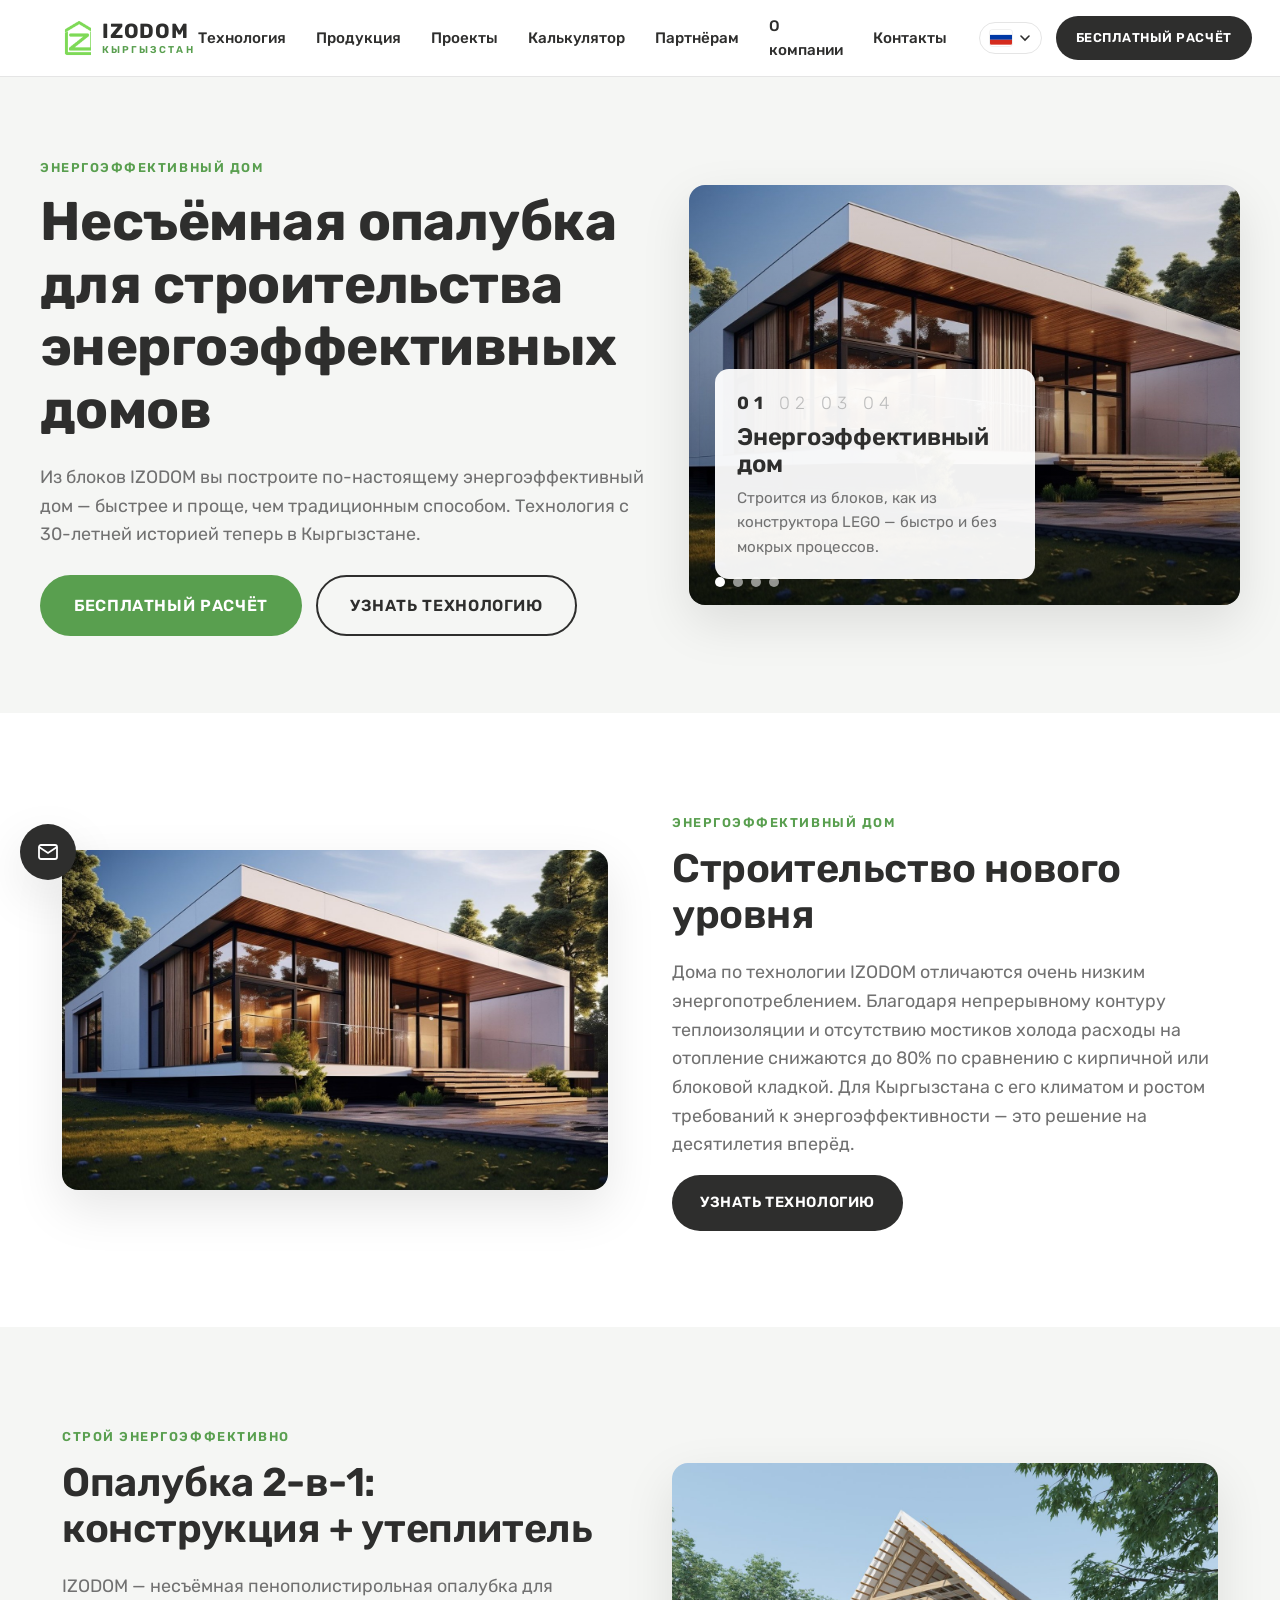
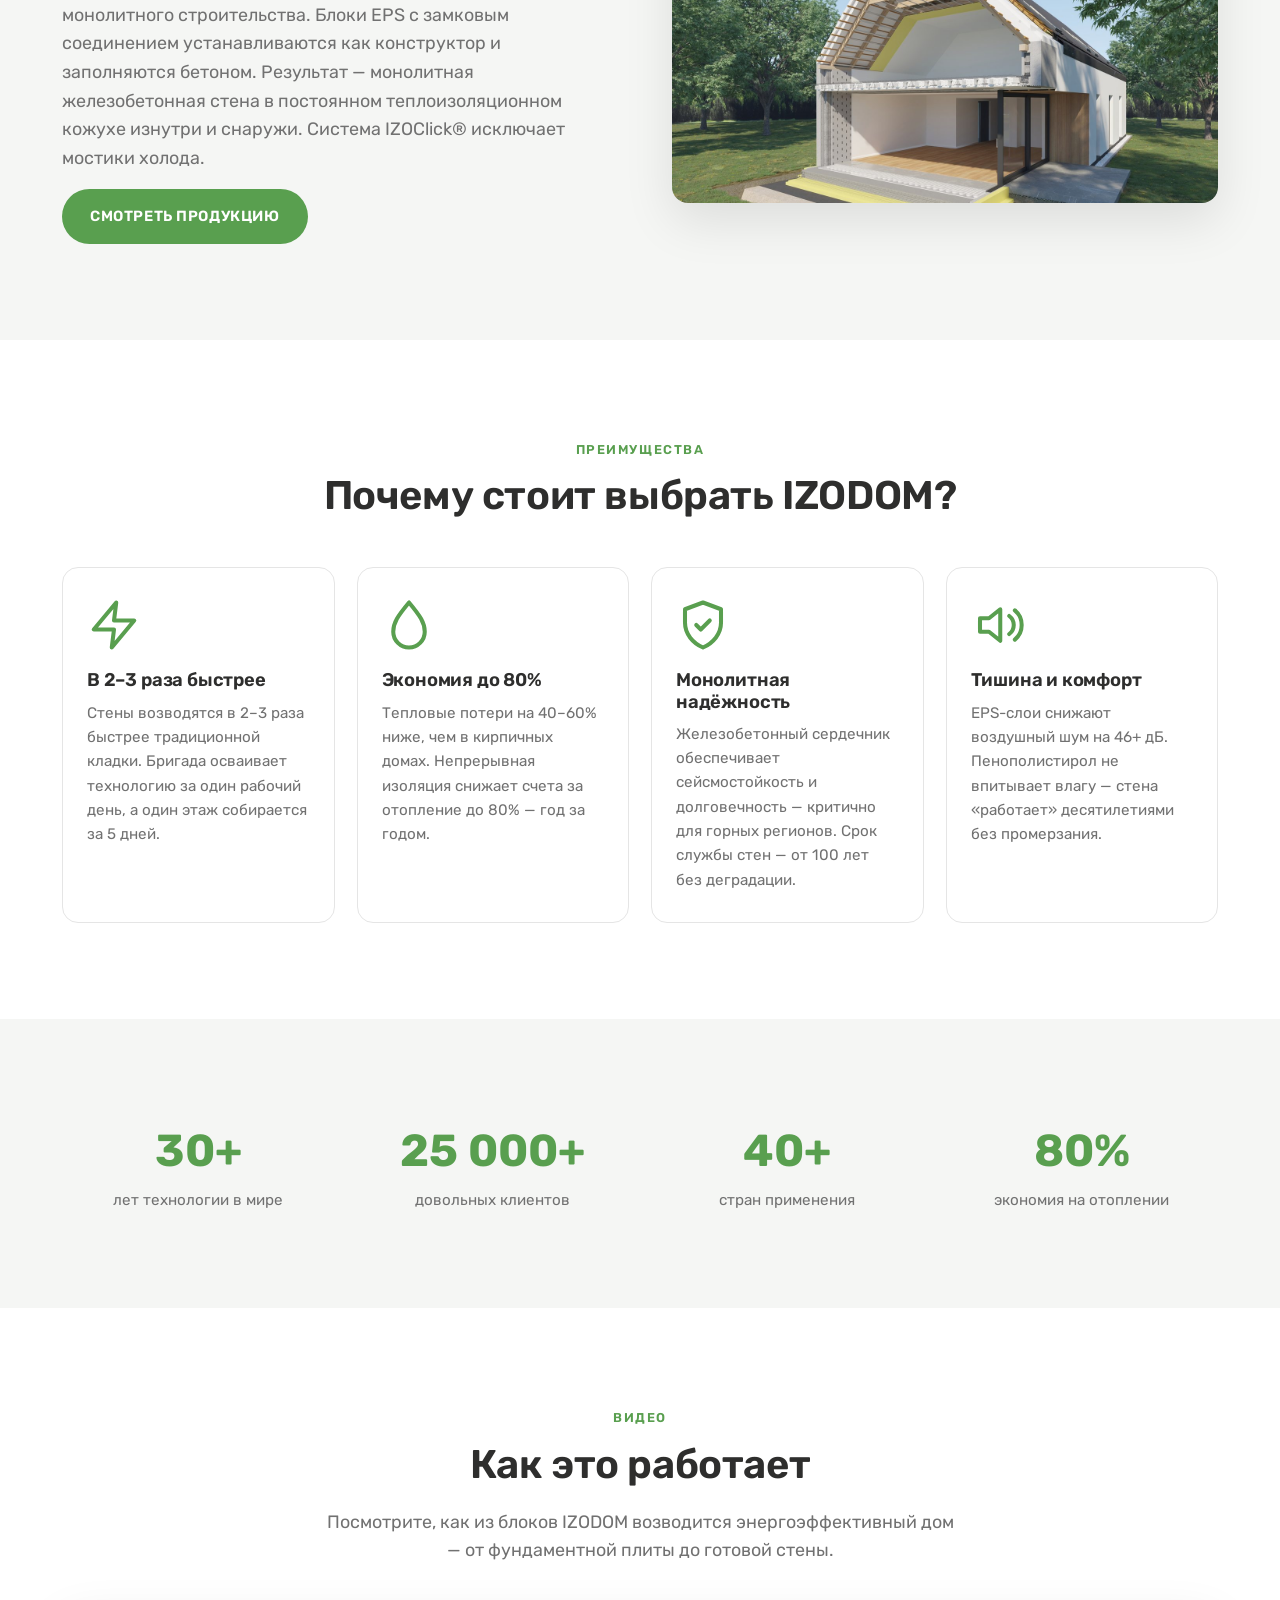
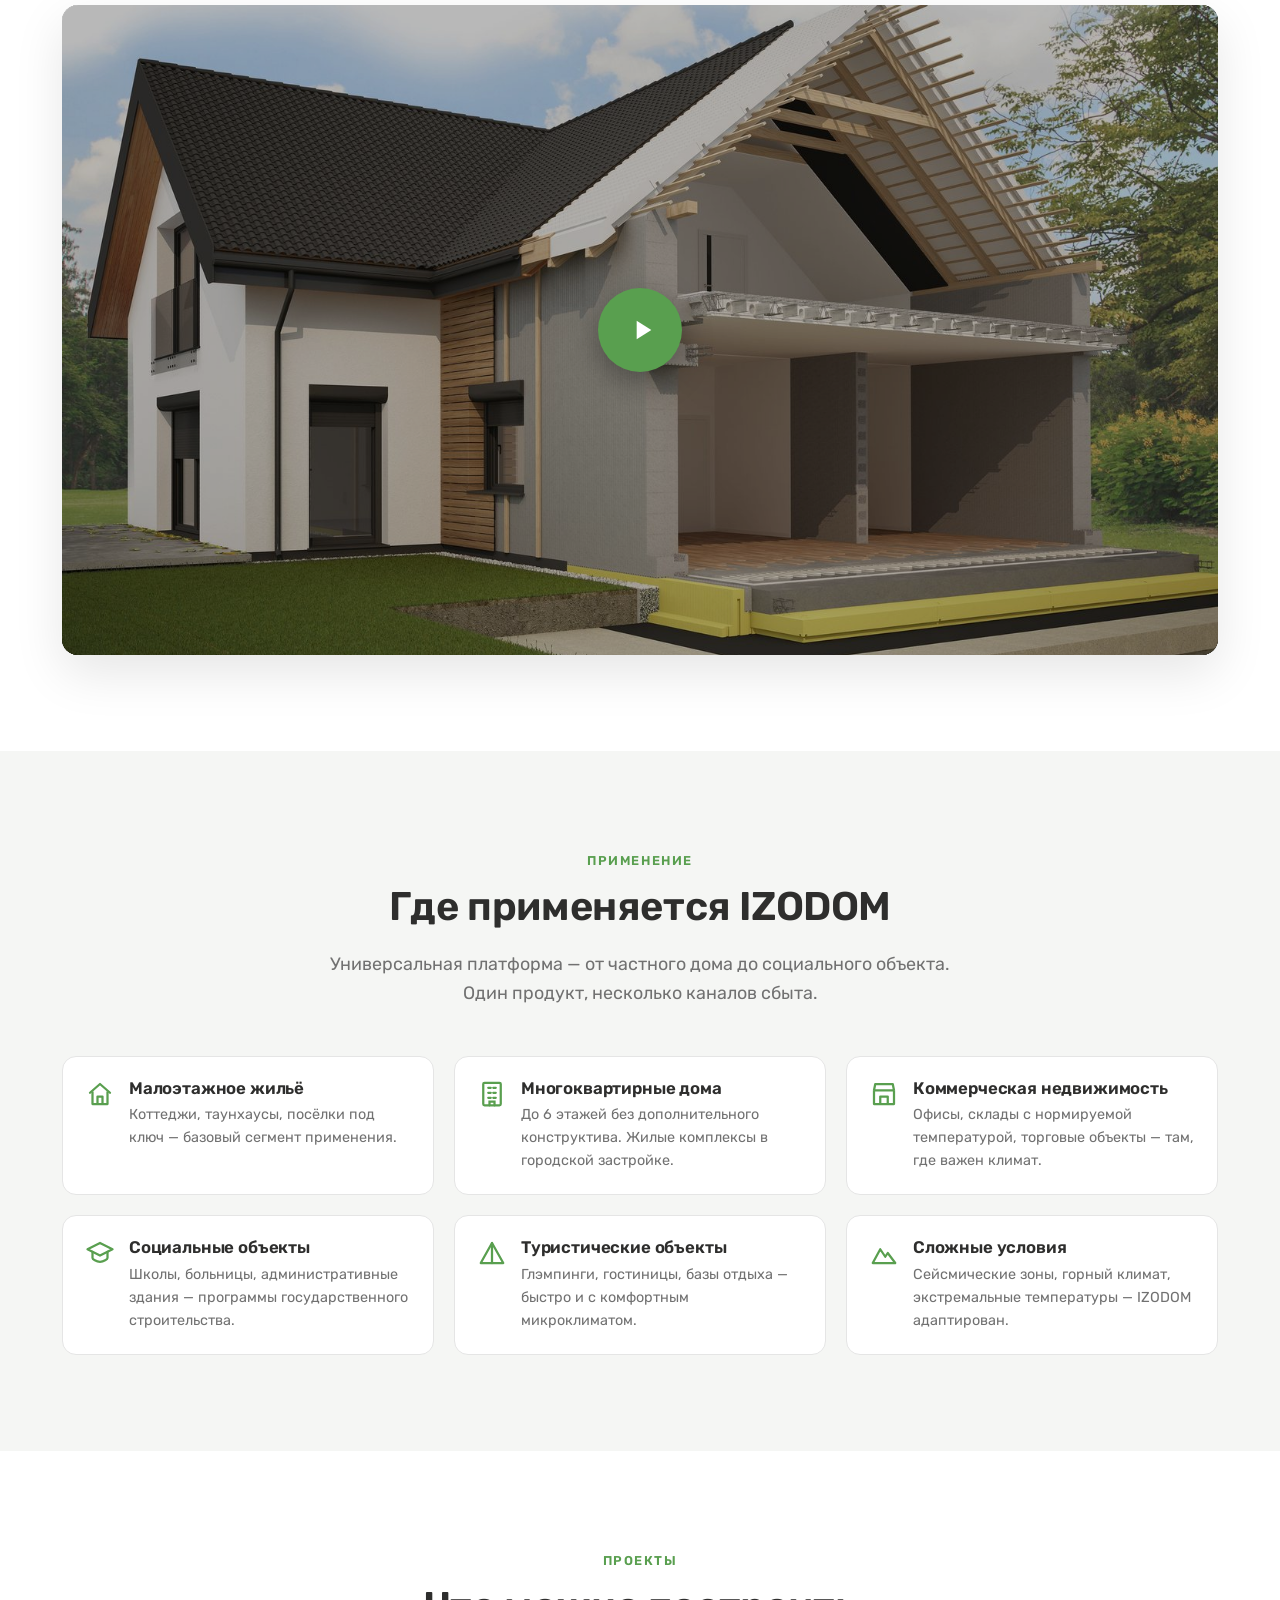
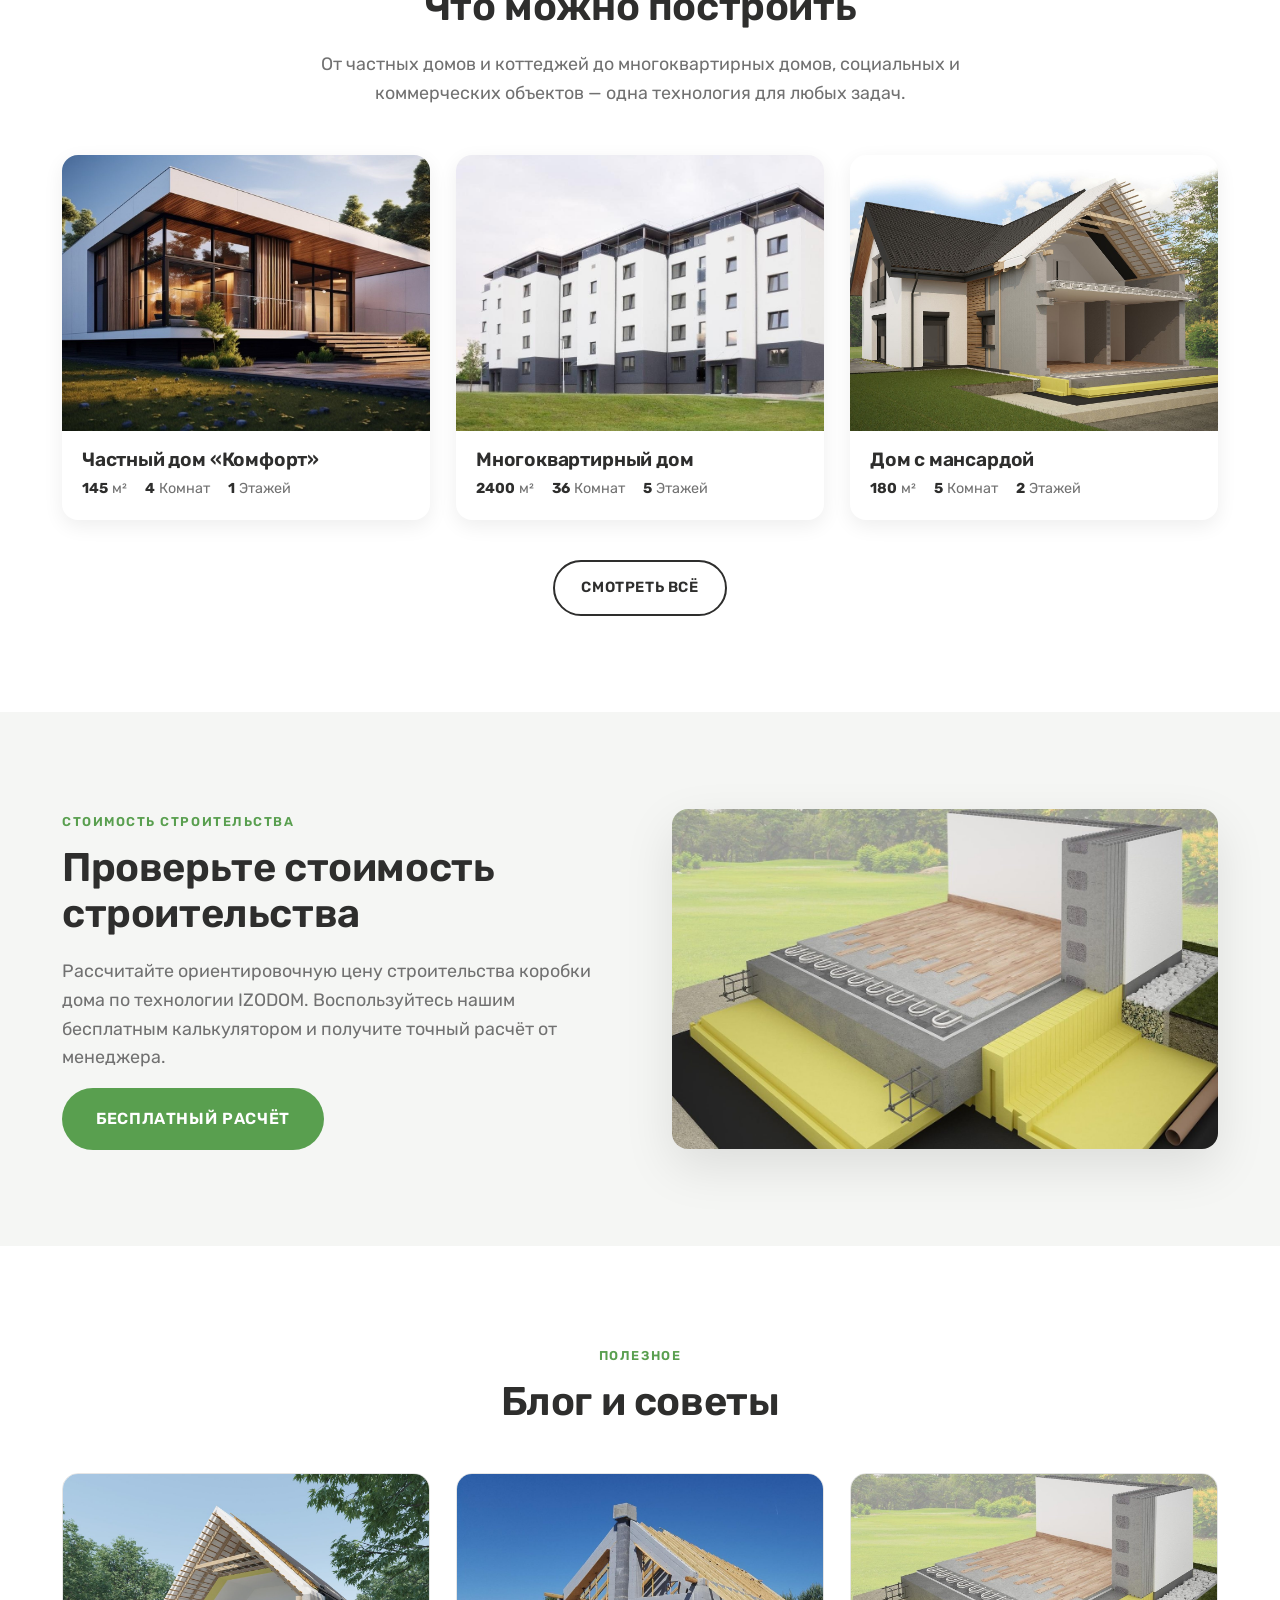
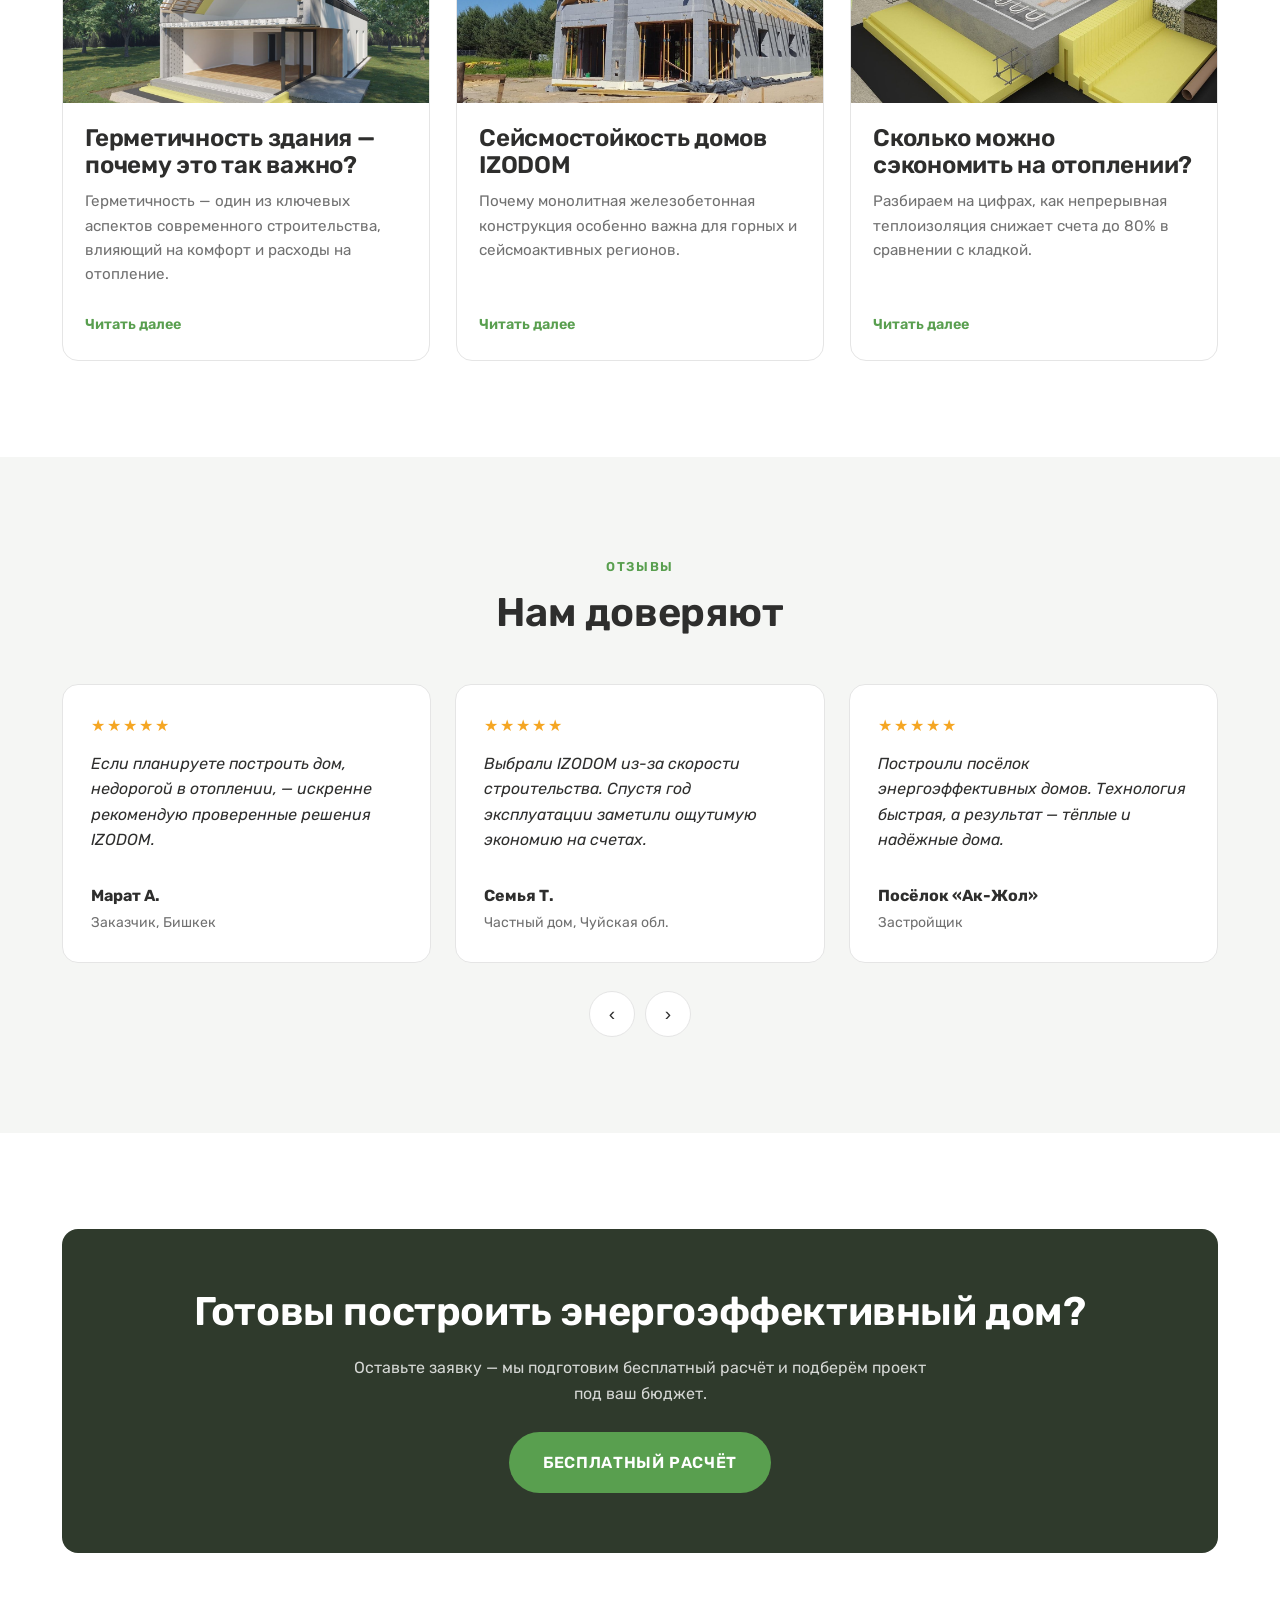
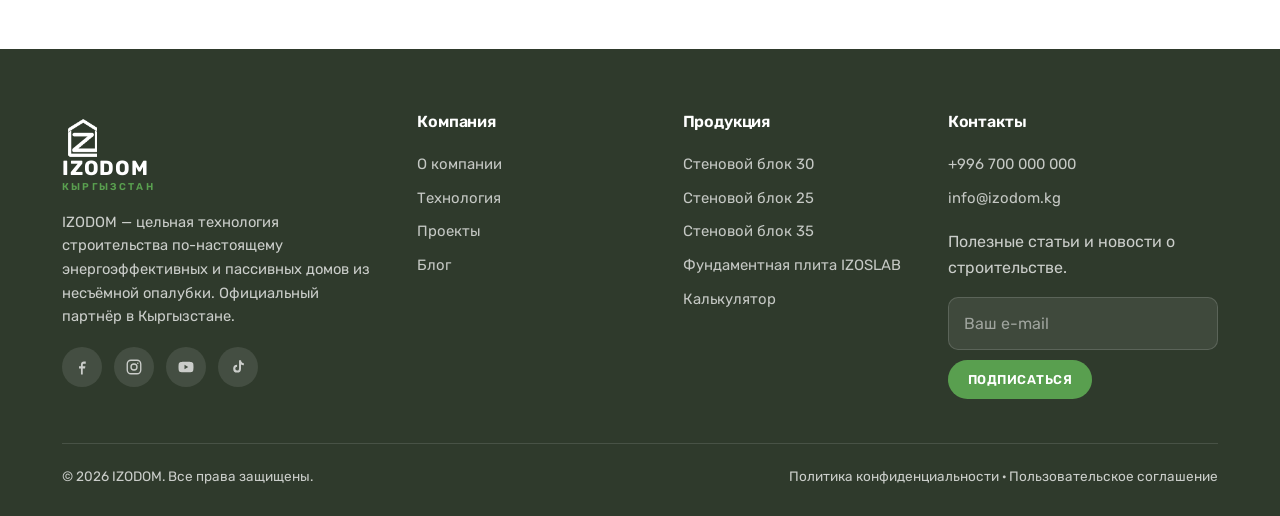
==== index.html @ 523855a0 "Сайт IZODOM Кыргызстан: многостраничный сайт + одностраничная презентация - RU/KG переключение языко" ====
<!DOCTYPE html>
<html lang="ru">
<head>
  <meta charset="UTF-8">
  <meta name="viewport" content="width=device-width, initial-scale=1.0">
  <title>IZODOM Кыргызстан — технология энергоэффективных домов</title>
  <meta name="description" content="IZODOM — несъёмная опалубка для строительства энергоэффективных и пассивных домов. Официальный партнёр в Кыргызстане.">
  <link rel="icon" href="assets/img/favicon.png" type="image/png">
  <link rel="preconnect" href="https://fonts.googleapis.com">
  <link rel="preconnect" href="https://fonts.gstatic.com" crossorigin>
  <link href="https://fonts.googleapis.com/css2?family=Rubik:wght@400;500;600;700&display=swap" rel="stylesheet">
  <link rel="stylesheet" href="css/style.css">
</head>
<body>
  <header id="site-header"></header>

  <main>
    <!-- HERO -->
    <section class="hero">
      <div class="container hero-grid">
        <div class="hero-copy">
          <span class="eyebrow" data-i18n="home.title">Энергоэффективный дом</span>
          <h1 data-i18n="home.heroTag">Несъёмная опалубка для строительства энергоэффективных домов</h1>
          <p class="lead" data-i18n="home.subtitle"></p>
          <div class="hero-cta">
            <a href="kalkulyator.html" class="btn btn--primary btn--lg" data-i18n="common.freeQuote"></a>
            <a href="tehnologiya.html" class="btn btn--ghost btn--lg" data-i18n="common.learnTech"></a>
          </div>
        </div>
        <div class="hero-visual" data-hero-slider>
          <div class="hero-slide active" style="background:linear-gradient(180deg,rgba(0,0,0,.05),rgba(0,0,0,.35)),url('assets/img/hero.jpg') center/cover">
            <div class="hero-slide-card">
              <div class="hero-slide-num"><b>01</b> 02 03 04</div>
              <h3 data-i18n="home.slide1.t"></h3>
              <p data-i18n="home.slide1.d"></p>
            </div>
          </div>
          <div class="hero-slide" style="background:linear-gradient(180deg,rgba(0,0,0,.05),rgba(0,0,0,.35)),url('assets/img/foundation.jpg') center/cover">
            <div class="hero-slide-card">
              <div class="hero-slide-num">01 <b>02</b> 03 04</div>
              <h3 data-i18n="home.slide2.t"></h3>
              <p data-i18n="home.slide2.d"></p>
            </div>
          </div>
          <div class="hero-slide" style="background:linear-gradient(180deg,rgba(0,0,0,.05),rgba(0,0,0,.35)),url('assets/img/house-cutaway.jpg') center/cover">
            <div class="hero-slide-card">
              <div class="hero-slide-num">01 02 <b>03</b> 04</div>
              <h3 data-i18n="home.slide3.t"></h3>
              <p data-i18n="home.slide3.d"></p>
            </div>
          </div>
          <div class="hero-slide" style="background:linear-gradient(180deg,rgba(0,0,0,.05),rgba(0,0,0,.35)),url('assets/img/block-detail.jpg') center/cover">
            <div class="hero-slide-card">
              <div class="hero-slide-num">01 02 03 <b>04</b></div>
              <h3 data-i18n="home.slide4.t"></h3>
              <p data-i18n="home.slide4.d"></p>
            </div>
          </div>
          <div class="hero-dots">
            <button class="active" aria-label="1"></button>
            <button aria-label="2"></button>
            <button aria-label="3"></button>
            <button aria-label="4"></button>
          </div>
        </div>
      </div>
    </section>

    <!-- INTRO -->
    <section class="section">
      <div class="container split reveal">
        <div class="split-media" style="background:url('assets/img/house-modern.jpg') center/cover"></div>
        <div>
          <span class="eyebrow" data-i18n="home.intro.eyebrow"></span>
          <h2 data-i18n="home.intro.title"></h2>
          <p class="lead" data-i18n="home.intro.text"></p>
          <a href="tehnologiya.html" class="btn btn--dark" data-i18n="common.learnTech"></a>
        </div>
      </div>
    </section>

    <!-- TECH -->
    <section class="section section--soft">
      <div class="container split split--reverse reveal">
        <div class="split-media" style="background:url('assets/img/tech-cutaway.jpg') center/cover"></div>
        <div>
          <span class="eyebrow" data-i18n="home.tech.eyebrow"></span>
          <h2 data-i18n="home.tech.title"></h2>
          <p class="lead" data-i18n="home.tech.text"></p>
          <a href="katalog.html" class="btn btn--primary" data-i18n="common.seeProducts"></a>
        </div>
      </div>
    </section>

    <!-- BENEFITS -->
    <section class="section">
      <div class="container">
        <div class="text-center reveal" style="max-width:640px;margin:0 auto 48px">
          <span class="eyebrow" data-i18n="home.ben.eyebrow"></span>
          <h2 data-i18n="home.ben.title"></h2>
        </div>
        <div class="benefits reveal">
          <div class="benefit"><div class="benefit-icon" data-icon="speed"></div><h3 data-i18n="home.ben1.t"></h3><p data-i18n="home.ben1.d"></p></div>
          <div class="benefit"><div class="benefit-icon" data-icon="save"></div><h3 data-i18n="home.ben2.t"></h3><p data-i18n="home.ben2.d"></p></div>
          <div class="benefit"><div class="benefit-icon" data-icon="shield"></div><h3 data-i18n="home.ben3.t"></h3><p data-i18n="home.ben3.d"></p></div>
          <div class="benefit"><div class="benefit-icon" data-icon="sound"></div><h3 data-i18n="home.ben4.t"></h3><p data-i18n="home.ben4.d"></p></div>
        </div>
      </div>
    </section>

    <!-- STATS -->
    <section class="section section--soft">
      <div class="container stats reveal">
        <div class="stat"><b>30+</b><span data-i18n="home.stat1"></span></div>
        <div class="stat"><b>25 000+</b><span data-i18n="home.stat2"></span></div>
        <div class="stat"><b>40+</b><span data-i18n="home.stat3"></span></div>
        <div class="stat"><b>80%</b><span data-i18n="home.stat4"></span></div>
      </div>
    </section>

    <!-- VIDEO -->
    <section class="section">
      <div class="container">
        <div class="text-center reveal" style="max-width:640px;margin:0 auto 40px">
          <span class="eyebrow" data-i18n="home.video.eyebrow"></span>
          <h2 data-i18n="home.video.title"></h2>
          <p class="lead mx-auto" data-i18n="home.video.text"></p>
        </div>
        <div class="video-wrap reveal" data-video>
          <video preload="none" controls playsinline poster="assets/img/house-cutaway.jpg" src="assets/video/izodom.mp4"></video>
          <div class="video-poster" data-video-poster style="background-image:url('assets/img/house-cutaway.jpg')">
            <div class="video-play"><svg viewBox="0 0 24 24" fill="currentColor"><path d="M8 5v14l11-7z"/></svg></div>
          </div>
        </div>
      </div>
    </section>

    <!-- APPLICATIONS -->
    <section class="section section--soft">
      <div class="container">
        <div class="text-center reveal" style="max-width:640px;margin:0 auto 48px">
          <span class="eyebrow" data-i18n="apps.eyebrow"></span>
          <h2 data-i18n="apps.title"></h2>
          <p class="lead mx-auto" data-i18n="apps.text"></p>
        </div>
        <div class="apps reveal">
          <div class="app"><span data-icon="home"></span><div><h3 data-i18n="app1.t"></h3><p data-i18n="app1.d"></p></div></div>
          <div class="app"><span data-icon="building"></span><div><h3 data-i18n="app2.t"></h3><p data-i18n="app2.d"></p></div></div>
          <div class="app"><span data-icon="store"></span><div><h3 data-i18n="app3.t"></h3><p data-i18n="app3.d"></p></div></div>
          <div class="app"><span data-icon="school"></span><div><h3 data-i18n="app4.t"></h3><p data-i18n="app4.d"></p></div></div>
          <div class="app"><span data-icon="tent"></span><div><h3 data-i18n="app5.t"></h3><p data-i18n="app5.d"></p></div></div>
          <div class="app"><span data-icon="mountain"></span><div><h3 data-i18n="app6.t"></h3><p data-i18n="app6.d"></p></div></div>
        </div>
      </div>
    </section>

    <!-- PROJECTS -->
    <section class="section">
      <div class="container">
        <div class="text-center reveal" style="max-width:640px;margin:0 auto 48px">
          <span class="eyebrow" data-i18n="home.proj.eyebrow"></span>
          <h2 data-i18n="home.proj.title"></h2>
          <p class="lead mx-auto" data-i18n="home.proj.text"></p>
        </div>
        <div class="projects reveal">
          <div class="project"><div class="project-media" style="background:url('assets/img/house-modern.jpg') center/cover"></div>
            <div class="project-info"><h3 data-i18n="proj.p1.t"></h3><div class="project-specs"><span><b>145</b> м²</span><span><b>4</b> <span data-i18n="proj.spec.rooms"></span></span><span><b>1</b> <span data-i18n="proj.spec.floors"></span></span></div></div></div>
          <div class="project"><div class="project-media" style="background:url('assets/img/apartments.jpg') center/cover"></div>
            <div class="project-info"><h3 data-i18n="proj.p4.t"></h3><div class="project-specs"><span><b>2400</b> м²</span><span><b>36</b> <span data-i18n="proj.spec.rooms"></span></span><span><b>5</b> <span data-i18n="proj.spec.floors"></span></span></div></div></div>
          <div class="project"><div class="project-media" style="background:url('assets/img/house-cutaway.jpg') center/cover"></div>
            <div class="project-info"><h3 data-i18n="proj.p3.t"></h3><div class="project-specs"><span><b>180</b> м²</span><span><b>5</b> <span data-i18n="proj.spec.rooms"></span></span><span><b>2</b> <span data-i18n="proj.spec.floors"></span></span></div></div></div>
        </div>
        <div class="text-center" style="margin-top:40px">
          <a href="proekty.html" class="btn btn--ghost" data-i18n="common.viewAll"></a>
        </div>
      </div>
    </section>

    <!-- CALC CTA -->
    <section class="section section--soft">
      <div class="container split reveal">
        <div>
          <span class="eyebrow" data-i18n="home.calc.eyebrow"></span>
          <h2 data-i18n="home.calc.title"></h2>
          <p class="lead" data-i18n="home.calc.text"></p>
          <a href="kalkulyator.html" class="btn btn--primary btn--lg" data-i18n="home.calc.cta"></a>
        </div>
        <div class="split-media" style="background:url('assets/img/foundation.jpg') center/cover"></div>
      </div>
    </section>

    <!-- BLOG -->
    <section class="section">
      <div class="container">
        <div class="text-center reveal" style="max-width:640px;margin:0 auto 48px">
          <span class="eyebrow" data-i18n="home.blog.eyebrow"></span>
          <h2 data-i18n="home.blog.title"></h2>
        </div>
        <div class="cards reveal">
          <a class="card" href="blog.html"><div class="card-media" style="background:url('assets/img/wall-cutaway.jpg') center/cover"></div>
            <div class="card-body"><h3 data-i18n="home.blog1.t"></h3><p data-i18n="home.blog1.d"></p><span class="card-link" data-i18n="common.readMore"></span></div></a>
          <a class="card" href="blog.html"><div class="card-media" style="background:url('assets/img/construction.jpg') center/cover"></div>
            <div class="card-body"><h3 data-i18n="home.blog2.t"></h3><p data-i18n="home.blog2.d"></p><span class="card-link" data-i18n="common.readMore"></span></div></a>
          <a class="card" href="blog.html"><div class="card-media" style="background:url('assets/img/foundation.jpg') center/cover"></div>
            <div class="card-body"><h3 data-i18n="home.blog3.t"></h3><p data-i18n="home.blog3.d"></p><span class="card-link" data-i18n="common.readMore"></span></div></a>
        </div>
      </div>
    </section>

    <!-- TESTIMONIALS -->
    <section class="section section--soft">
      <div class="container">
        <div class="text-center reveal" style="max-width:640px;margin:0 auto 48px">
          <span class="eyebrow" data-i18n="home.ref.eyebrow"></span>
          <h2 data-i18n="home.ref.title"></h2>
        </div>
        <div class="testimonials reveal" data-testi>
          <div class="testi-track">
            <div class="testi"><div class="testi-stars">★★★★★</div><p data-i18n="home.ref1.txt"></p><div class="testi-author"><b data-i18n="home.ref1.a"></b><span data-i18n="home.ref1.r"></span></div></div>
            <div class="testi"><div class="testi-stars">★★★★★</div><p data-i18n="home.ref2.txt"></p><div class="testi-author"><b data-i18n="home.ref2.a"></b><span data-i18n="home.ref2.r"></span></div></div>
            <div class="testi"><div class="testi-stars">★★★★★</div><p data-i18n="home.ref3.txt"></p><div class="testi-author"><b data-i18n="home.ref3.a"></b><span data-i18n="home.ref3.r"></span></div></div>
            <div class="testi"><div class="testi-stars">★★★★★</div><p data-i18n="home.ref4.txt"></p><div class="testi-author"><b data-i18n="home.ref4.a"></b><span data-i18n="home.ref4.r"></span></div></div>
          </div>
          <div class="slider-nav">
            <button data-prev aria-label="prev">‹</button>
            <button data-next aria-label="next">›</button>
          </div>
        </div>
      </div>
    </section>

    <!-- CTA BAND -->
    <section class="section">
      <div class="container">
        <div class="cta-band reveal">
          <h2 data-i18n="cta.title"></h2>
          <p data-i18n="cta.text"></p>
          <a href="kontakty.html" class="btn btn--primary btn--lg" data-i18n="common.freeQuote"></a>
        </div>
      </div>
    </section>
  </main>

  <footer id="site-footer"></footer>

  <script src="js/i18n.js"></script>
  <script src="js/main.js"></script>
</body>
</html>
---- css/style.css ----
/* ==========================================================================
   IZODOM — стили сайта
   Дизайн: акцент #599F4F, текст #2E2E2D, шрифт Rubik
   ========================================================================== */

:root {
  --green: #599F4F;
  --green-dark: #4a8642;
  --green-light: #eef5ec;
  --ink: #2e2e2d;
  --gray: #717171;
  --line: #e5e5e5;
  --bg-soft: #f5f6f4;
  --dark: #2f3a2c;
  --white: #ffffff;
  --radius: 16px;
  --shadow: 0 18px 50px rgba(0, 0, 0, 0.10);
  --shadow-sm: 0 6px 20px rgba(0, 0, 0, 0.07);
  --maxw: 1200px;
  --header-h: 76px;
}

* { box-sizing: border-box; }

html { scroll-behavior: smooth; }

body {
  margin: 0;
  font-family: "Rubik", -apple-system, "Segoe UI", Roboto, Arial, sans-serif;
  color: var(--ink);
  background: var(--white);
  line-height: 1.6;
  -webkit-font-smoothing: antialiased;
}

img { max-width: 100%; display: block; }
a { color: inherit; text-decoration: none; }

h1, h2, h3, h4 { line-height: 1.15; margin: 0 0 .5em; font-weight: 600; letter-spacing: -0.01em; }
h1 { font-size: clamp(2rem, 5vw, 3.4rem); font-weight: 700; }
h2 { font-size: clamp(1.6rem, 3.5vw, 2.5rem); }
h3 { font-size: clamp(1.15rem, 2vw, 1.5rem); }
p { margin: 0 0 1rem; }

.container { max-width: var(--maxw); margin: 0 auto; padding: 0 22px; }
.section { padding: clamp(48px, 8vw, 96px) 0; }
.section--soft { background: var(--bg-soft); }
.eyebrow {
  display: inline-block; color: var(--green); font-weight: 600;
  text-transform: uppercase; letter-spacing: .12em; font-size: .8rem; margin-bottom: .8rem;
}
.lead { font-size: 1.12rem; color: var(--gray); max-width: 60ch; }
.text-center { text-align: center; }
.mx-auto { margin-left: auto; margin-right: auto; }

/* ---------- Buttons ---------- */
.btn {
  display: inline-flex; align-items: center; gap: .5rem; cursor: pointer;
  font-family: inherit; font-weight: 600; font-size: .92rem; letter-spacing: .04em;
  text-transform: uppercase; padding: 14px 26px; border-radius: 999px;
  border: 2px solid transparent; transition: .2s ease; white-space: nowrap;
}
.btn--primary { background: var(--green); color: #fff; }
.btn--primary:hover { background: var(--green-dark); transform: translateY(-2px); }
.btn--dark { background: var(--ink); color: #fff; }
.btn--dark:hover { background: #000; transform: translateY(-2px); }
.btn--ghost { background: transparent; color: var(--ink); border-color: var(--ink); }
.btn--ghost:hover { background: var(--ink); color: #fff; }
.btn--ghost-light { background: transparent; color: #fff; border-color: rgba(255,255,255,.6); }
.btn--ghost-light:hover { background: #fff; color: var(--ink); }
.btn--lg { padding: 16px 32px; font-size: 1rem; }
.btn--sm { padding: 10px 18px; font-size: .8rem; }

/* ---------- Header ---------- */
.site-header {
  position: sticky; top: 0; z-index: 100; background: rgba(255,255,255,.96);
  backdrop-filter: blur(8px); border-bottom: 1px solid var(--line);
}
.header-inner {
  height: var(--header-h); display: flex; align-items: center; justify-content: space-between; gap: 20px;
}
.logo { display: flex; align-items: center; gap: 11px; }
.logo-mark { width: 40px; height: 40px; object-fit: contain; }
.logo-text { display: flex; flex-direction: column; line-height: 1; }
.logo-text b { font-weight: 700; font-size: 1.28rem; letter-spacing: .04em; color: var(--ink); }
.logo-text i { font-style: normal; font-size: .62rem; letter-spacing: .22em; text-transform: uppercase; color: var(--green); margin-top: 3px; font-weight: 600; }
.logo--light .logo-text b { color: #fff; }
.logo--light .logo-text i { color: var(--green); }

.main-nav { display: flex; align-items: center; gap: 6px; }
.main-nav a {
  padding: 8px 12px; font-size: .95rem; font-weight: 500; border-radius: 8px; color: var(--ink);
  transition: .15s;
}
.main-nav a:hover { color: var(--green); }
.main-nav a.active { color: var(--green); }

.header-actions { display: flex; align-items: center; gap: 14px; }

/* language switcher */
.lang-switch { position: relative; }
.lang-current {
  display: flex; align-items: center; gap: 7px; cursor: pointer; padding: 7px 10px;
  border: 1px solid var(--line); border-radius: 999px; background: #fff; font-weight: 600; font-size: .85rem;
}
.lang-current .flag { width: 22px; height: 16px; border-radius: 3px; overflow: hidden; box-shadow: 0 0 0 1px rgba(0,0,0,.06); }
.lang-caret { transition: .2s; }
.lang-switch.open .lang-caret { transform: rotate(180deg); }
.lang-menu {
  position: absolute; top: calc(100% + 8px); right: 0; background: #fff; border: 1px solid var(--line);
  border-radius: 12px; box-shadow: var(--shadow-sm); min-width: 170px; padding: 6px; display: none; overflow: hidden;
}
.lang-switch.open .lang-menu { display: block; }
.lang-menu button {
  width: 100%; display: flex; align-items: center; gap: 9px; background: none; border: 0; cursor: pointer;
  font: inherit; font-size: .9rem; padding: 9px 10px; border-radius: 8px; color: var(--ink); text-align: left;
}
.lang-menu button:hover { background: var(--green-light); }
.lang-menu button.active { color: var(--green); font-weight: 600; }
.lang-menu .flag { width: 22px; height: 16px; border-radius: 3px; }

.nav-toggle { display: none; background: none; border: 0; cursor: pointer; width: 40px; height: 40px; padding: 8px; }
.nav-toggle span { display: block; height: 2px; background: var(--ink); margin: 5px 0; transition: .25s; }
.nav-toggle.open span:nth-child(1) { transform: translateY(7px) rotate(45deg); }
.nav-toggle.open span:nth-child(2) { opacity: 0; }
.nav-toggle.open span:nth-child(3) { transform: translateY(-7px) rotate(-45deg); }

/* ---------- Hero ---------- */
.hero { position: relative; background: var(--bg-soft); overflow: hidden; }
.hero-grid { display: grid; grid-template-columns: 1.05fr .95fr; gap: 40px; align-items: center; padding: clamp(40px,6vw,80px) 0; }
.hero-copy h1 { margin-bottom: .4em; }
.hero-copy .lead { margin-bottom: 1.6rem; }
.hero-cta { display: flex; flex-wrap: wrap; gap: 14px; }
.hero-visual { position: relative; min-height: 420px; border-radius: var(--radius); overflow: hidden; box-shadow: var(--shadow); }
.hero-slide {
  position: absolute; inset: 0; opacity: 0; transition: opacity .8s ease; display: flex;
  align-items: flex-end; padding: 26px; color: #fff;
}
.hero-slide.active { opacity: 1; }
.hero-slide-card {
  background: rgba(255,255,255,.94); color: var(--ink); border-radius: 14px; padding: 20px 22px;
  max-width: 320px; box-shadow: var(--shadow-sm);
}
.hero-slide-num { font-weight: 300; color: #bcbcbc; letter-spacing: .3em; font-size: 1.1rem; margin-bottom: .4rem; }
.hero-slide-num b { color: var(--ink); font-weight: 700; }
.hero-slide-card h3 { margin-bottom: .3em; }
.hero-slide-card p { margin: 0; font-size: .95rem; color: var(--gray); }
.hero-dots { position: absolute; bottom: 18px; left: 26px; display: flex; gap: 8px; z-index: 3; }
.hero-dots button { width: 10px; height: 10px; border-radius: 50%; border: 0; background: rgba(255,255,255,.55); cursor: pointer; padding: 0; }
.hero-dots button.active { background: #fff; }

/* ---------- Split blocks ---------- */
.split { display: grid; grid-template-columns: 1fr 1fr; gap: clamp(30px,5vw,64px); align-items: center; }
.split--reverse .split-media { order: 2; }
.split-media { border-radius: var(--radius); overflow: hidden; box-shadow: var(--shadow); min-height: 340px; }

/* ---------- Benefits ---------- */
.benefits { display: grid; grid-template-columns: repeat(4, 1fr); gap: 22px; }
.benefit {
  background: #fff; border: 1px solid var(--line); border-radius: var(--radius); padding: 30px 24px;
  transition: .2s;
}
.benefit:hover { transform: translateY(-6px); box-shadow: var(--shadow); border-color: transparent; }
.benefit-icon { width: 54px; height: 54px; margin-bottom: 18px; color: var(--green); }
.benefit h3 { font-size: 1.15rem; }
.benefit p { color: var(--gray); font-size: .95rem; margin: 0; }

/* ---------- Stats ---------- */
.stats { display: grid; grid-template-columns: repeat(4,1fr); gap: 22px; text-align: center; }
.stat b { display: block; font-size: clamp(2rem,4vw,2.8rem); font-weight: 700; color: var(--green); }
.stat span { color: var(--gray); font-size: .95rem; }

/* ---------- Cards / catalog ---------- */
.cards { display: grid; grid-template-columns: repeat(3,1fr); gap: 26px; }
.card {
  background: #fff; border: 1px solid var(--line); border-radius: var(--radius); overflow: hidden;
  display: flex; flex-direction: column; transition: .2s;
}
.card:hover { transform: translateY(-6px); box-shadow: var(--shadow); }
.card-media { aspect-ratio: 16/10; }
.card-body { padding: 22px 22px 24px; display: flex; flex-direction: column; flex: 1; }
.card-body h3 { margin-bottom: .4em; }
.card-body p { color: var(--gray); font-size: .95rem; flex: 1; }
.card-link { color: var(--green); font-weight: 600; font-size: .9rem; margin-top: 10px; display: inline-flex; gap: 6px; }
.card-tag { font-size: .78rem; text-transform: uppercase; letter-spacing: .1em; color: var(--green); font-weight: 600; margin-bottom: 6px; }

/* projects grid */
.projects { display: grid; grid-template-columns: repeat(3,1fr); gap: 26px; }
.project { border-radius: var(--radius); overflow: hidden; position: relative; box-shadow: var(--shadow-sm); background:#fff; }
.project-media { aspect-ratio: 4/3; }
.project-info { padding: 18px 20px 20px; }
.project-info h3 { font-size: 1.2rem; margin-bottom: .3em; }
.project-specs { display: flex; gap: 18px; color: var(--gray); font-size: .9rem; flex-wrap: wrap; margin-top: 6px; }
.project-specs span b { color: var(--ink); }

/* ---------- Testimonials ---------- */
.testimonials { position: relative; }
.testi-track { display: flex; gap: 24px; overflow: hidden; }
.testi {
  min-width: calc(33.333% - 16px); background: #fff; border: 1px solid var(--line); border-radius: var(--radius);
  padding: 28px; display: flex; flex-direction: column;
}
.testi p { font-style: italic; color: var(--ink); }
.testi-author { margin-top: auto; padding-top: 14px; }
.testi-author b { display: block; }
.testi-author span { color: var(--gray); font-size: .88rem; }
.testi-stars { color: #f5a623; margin-bottom: 12px; letter-spacing: 2px; }
.slider-nav { display: flex; gap: 10px; justify-content: center; margin-top: 28px; }
.slider-nav button {
  width: 46px; height: 46px; border-radius: 50%; border: 1px solid var(--line); background: #fff; cursor: pointer;
  font-size: 1.2rem; color: var(--ink); transition: .15s; display: grid; place-items: center;
}
.slider-nav button:hover { background: var(--green); color: #fff; border-color: var(--green); }

/* ---------- CTA band ---------- */
.cta-band { background: var(--dark); color: #fff; border-radius: var(--radius); padding: clamp(36px,5vw,60px); text-align:center; }
.cta-band h2 { color: #fff; }
.cta-band p { color: rgba(255,255,255,.8); max-width: 60ch; margin: 0 auto 1.6rem; }

/* ---------- Calculator ---------- */
.calc { display: grid; grid-template-columns: 1.1fr .9fr; gap: 40px; align-items: start; }
.calc-form { background:#fff; border:1px solid var(--line); border-radius: var(--radius); padding: 30px; box-shadow: var(--shadow-sm); }
.field { margin-bottom: 22px; }
.field label { display: block; font-weight: 600; margin-bottom: 8px; font-size: .95rem; }
.field .range-val { color: var(--green); font-weight: 700; }
input[type="range"] { width: 100%; accent-color: var(--green); }
.seg { display: flex; gap: 10px; flex-wrap: wrap; }
.seg button {
  flex: 1; min-width: 90px; padding: 12px; border: 1px solid var(--line); background:#fff; border-radius: 10px;
  cursor: pointer; font: inherit; font-size: .9rem; transition: .15s;
}
.seg button.active { border-color: var(--green); background: var(--green-light); color: var(--green-dark); font-weight: 600; }
.calc-result { background: var(--dark); color:#fff; border-radius: var(--radius); padding: 32px; position: sticky; top: 96px; }
.calc-result h3 { color:#fff; }
.calc-row { display:flex; justify-content: space-between; padding: 12px 0; border-bottom: 1px solid rgba(255,255,255,.12); }
.calc-row:last-of-type { border-bottom: 0; }
.calc-row span { color: rgba(255,255,255,.75); }
.calc-total { font-size: 2rem; font-weight: 700; color: var(--green); }
.calc-note { font-size: .82rem; color: rgba(255,255,255,.6); margin-top: 14px; }

/* ---------- Forms ---------- */
.form-grid { display: grid; grid-template-columns: 1fr 1fr; gap: 18px; }
input, textarea, select {
  width: 100%; padding: 13px 15px; border: 1px solid var(--line); border-radius: 10px; font: inherit;
  background:#fff; color: var(--ink);
}
input:focus, textarea:focus, select:focus { outline: 2px solid var(--green); border-color: transparent; }
textarea { min-height: 130px; resize: vertical; }
.form-note { font-size: .8rem; color: var(--gray); }
.form-msg { padding: 14px 16px; border-radius: 10px; background: var(--green-light); color: var(--green-dark); font-weight: 500; margin-top: 8px; display: none; }
.form-msg.show { display: block; }

/* ---------- Page hero ---------- */
.page-hero { background: var(--green-light); padding: clamp(48px,7vw,96px) 0 clamp(40px,6vw,72px); }
.page-hero .eyebrow { color: var(--green-dark); }
.breadcrumbs { color: var(--gray); font-size: .88rem; margin-bottom: 14px; }
.breadcrumbs a:hover { color: var(--green); }

/* ---------- Contact info ---------- */
.contact-grid { display: grid; grid-template-columns: 1fr 1fr; gap: 40px; }
.contact-item { display:flex; gap: 14px; margin-bottom: 22px; }
.contact-item svg { width: 26px; height: 26px; color: var(--green); flex-shrink: 0; margin-top: 2px; }
.contact-item b { display:block; }
.contact-item span, .contact-item a { color: var(--gray); }

/* ---------- Footer ---------- */
.site-footer { background: var(--dark); color: rgba(255,255,255,.75); padding: 64px 0 28px; }
.footer-grid { display: grid; grid-template-columns: 1.4fr 1fr 1fr 1.2fr; gap: 40px; }
.footer-col h4 { color: #fff; font-size: 1rem; margin-bottom: 16px; }
.footer-col a { display: block; padding: 5px 0; color: rgba(255,255,255,.72); font-size: .93rem; }
.footer-col a:hover { color: #fff; }
.footer-brand .logo span { color:#fff; }
.footer-brand p { font-size: .92rem; margin-top: 14px; }
.footer-social { display: flex; gap: 12px; margin-top: 18px; }
.footer-social a { width: 40px; height: 40px; border-radius: 50%; background: rgba(255,255,255,.1); display: grid; place-items: center; }
.footer-social a:hover { background: var(--green); }
.footer-social svg { width: 18px; height: 18px; }
.footer-newsletter input { background: rgba(255,255,255,.08); border-color: rgba(255,255,255,.15); color:#fff; margin-bottom: 10px; }
.footer-newsletter input::placeholder { color: rgba(255,255,255,.5); }
.footer-bottom {
  margin-top: 44px; padding-top: 22px; border-top: 1px solid rgba(255,255,255,.12);
  display: flex; justify-content: space-between; gap: 16px; flex-wrap: wrap; font-size: .85rem;
}
.footer-bottom a:hover { color:#fff; }

/* floating contact button */
.float-contact {
  position: fixed; left: 20px; bottom: 20px; z-index: 90; width: 56px; height: 56px; border-radius: 50%;
  background: var(--ink); color:#fff; display: grid; place-items:center; box-shadow: var(--shadow);
  transition: .2s;
}
.float-contact:hover { background: var(--green); transform: scale(1.06); }
.float-contact svg { width: 24px; height: 24px; }

/* reveal on scroll */
.reveal { opacity: 0; transform: translateY(24px); transition: .7s ease; }
.reveal.in { opacity: 1; transform: none; }

/* ---------- Video ---------- */
.video-wrap { position: relative; border-radius: var(--radius); overflow: hidden; box-shadow: var(--shadow); background:#000; }
.video-wrap video { width: 100%; display: block; aspect-ratio: 16/9; object-fit: cover; }
.video-poster {
  position: absolute; inset: 0; background-size: cover; background-position: center; cursor: pointer;
  display: grid; place-items: center; transition: .3s;
}
.video-poster::after { content:""; position:absolute; inset:0; background: rgba(0,0,0,.28); }
.video-play {
  position: relative; z-index: 2; width: 84px; height: 84px; border-radius: 50%; background: var(--green);
  display: grid; place-items: center; box-shadow: 0 10px 30px rgba(0,0,0,.35); transition: .2s;
}
.video-poster:hover .video-play { transform: scale(1.08); }
.video-play svg { width: 32px; height: 32px; margin-left: 4px; color:#fff; }

/* ---------- Product cards with specs ---------- */
.prod-media { aspect-ratio: 4/3; background: var(--bg-soft); display:grid; place-items:center; padding: 18px; }
.prod-media img { max-height: 200px; width: auto; object-fit: contain; }
.spec-list { list-style: none; padding: 0; margin: 12px 0 0; }
.spec-list li { display:flex; justify-content: space-between; padding: 7px 0; border-bottom: 1px dashed var(--line); font-size: .9rem; }
.spec-list li:last-child { border-bottom: 0; }
.spec-list li span { color: var(--gray); }
.spec-list li b { color: var(--ink); }
.badge { display:inline-block; background: var(--green-light); color: var(--green-dark); font-weight: 600; font-size: .78rem; padding: 4px 10px; border-radius: 999px; }

/* ---------- Applications ---------- */
.apps { display: grid; grid-template-columns: repeat(3,1fr); gap: 20px; }
.app { display:flex; gap: 14px; align-items:flex-start; background:#fff; border:1px solid var(--line); border-radius: 14px; padding: 22px; }
.app svg { width: 30px; height: 30px; color: var(--green); flex-shrink:0; }
.app h3 { font-size: 1.05rem; margin-bottom: .3em; }
.app p { color: var(--gray); font-size: .9rem; margin: 0; }

/* ---------- Steps (partnership) ---------- */
.steps { display: grid; grid-template-columns: repeat(5,1fr); gap: 18px; }
.step { text-align:center; position: relative; }
.step-num { width: 52px; height: 52px; border-radius: 50%; background: var(--green); color:#fff; font-weight:700; font-size:1.2rem; display:grid; place-items:center; margin: 0 auto 14px; }
.step h3 { font-size: 1rem; }
.step p { color: var(--gray); font-size: .86rem; margin: 0; }

/* ---------- Responsive ---------- */
@media (max-width: 960px) {
  .hero-grid, .split, .calc, .contact-grid { grid-template-columns: 1fr; }
  .split--reverse .split-media { order: 0; }
  .benefits { grid-template-columns: repeat(2,1fr); }
  .cards, .projects { grid-template-columns: repeat(2,1fr); }
  .stats { grid-template-columns: repeat(2,1fr); }
  .footer-grid { grid-template-columns: 1fr 1fr; }
  .testi { min-width: calc(50% - 12px); }
  .form-grid { grid-template-columns: 1fr; }
  .apps { grid-template-columns: repeat(2,1fr); }
  .steps { grid-template-columns: repeat(3,1fr); }
}
@media (max-width: 1024px) {
  .main-nav {
    position: fixed; inset: var(--header-h) 0 auto 0; background: #fff; flex-direction: column;
    align-items: stretch; padding: 12px; border-bottom: 1px solid var(--line); box-shadow: var(--shadow);
    transform: translateY(-120%); transition: .3s; gap: 2px; max-height: calc(100vh - var(--header-h)); overflow:auto;
  }
  .main-nav.open { transform: none; }
  .main-nav a { padding: 12px 14px; border-radius: 8px; }
  .main-nav a:hover { background: var(--green-light); }
  .nav-toggle { display: block; }
  .header-cta-desktop { display: none; }
}
@media (max-width: 640px) {
  .benefits, .cards, .projects, .stats, .footer-grid, .apps, .steps { grid-template-columns: 1fr; }
  .testi { min-width: 100%; }
  .hero-visual { min-height: 320px; }
  .hero-slide-card { max-width: 100%; }
}
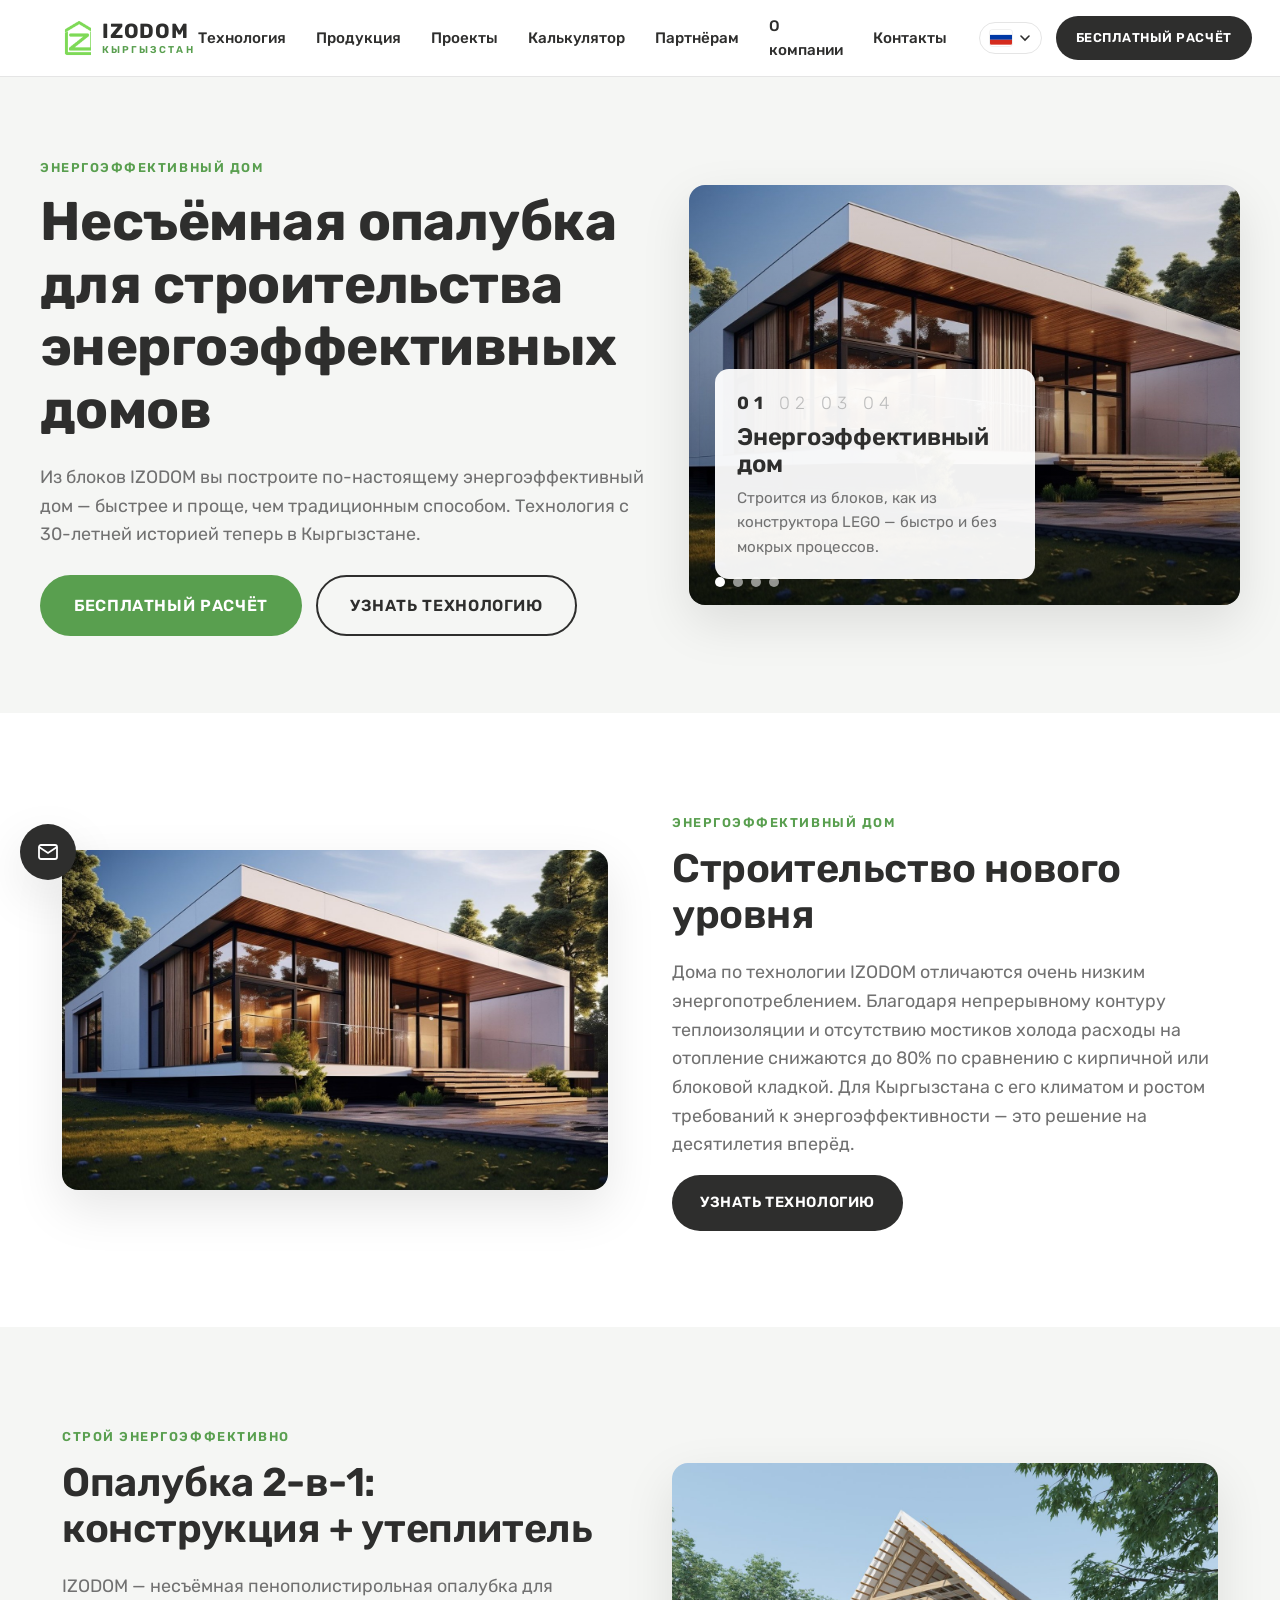
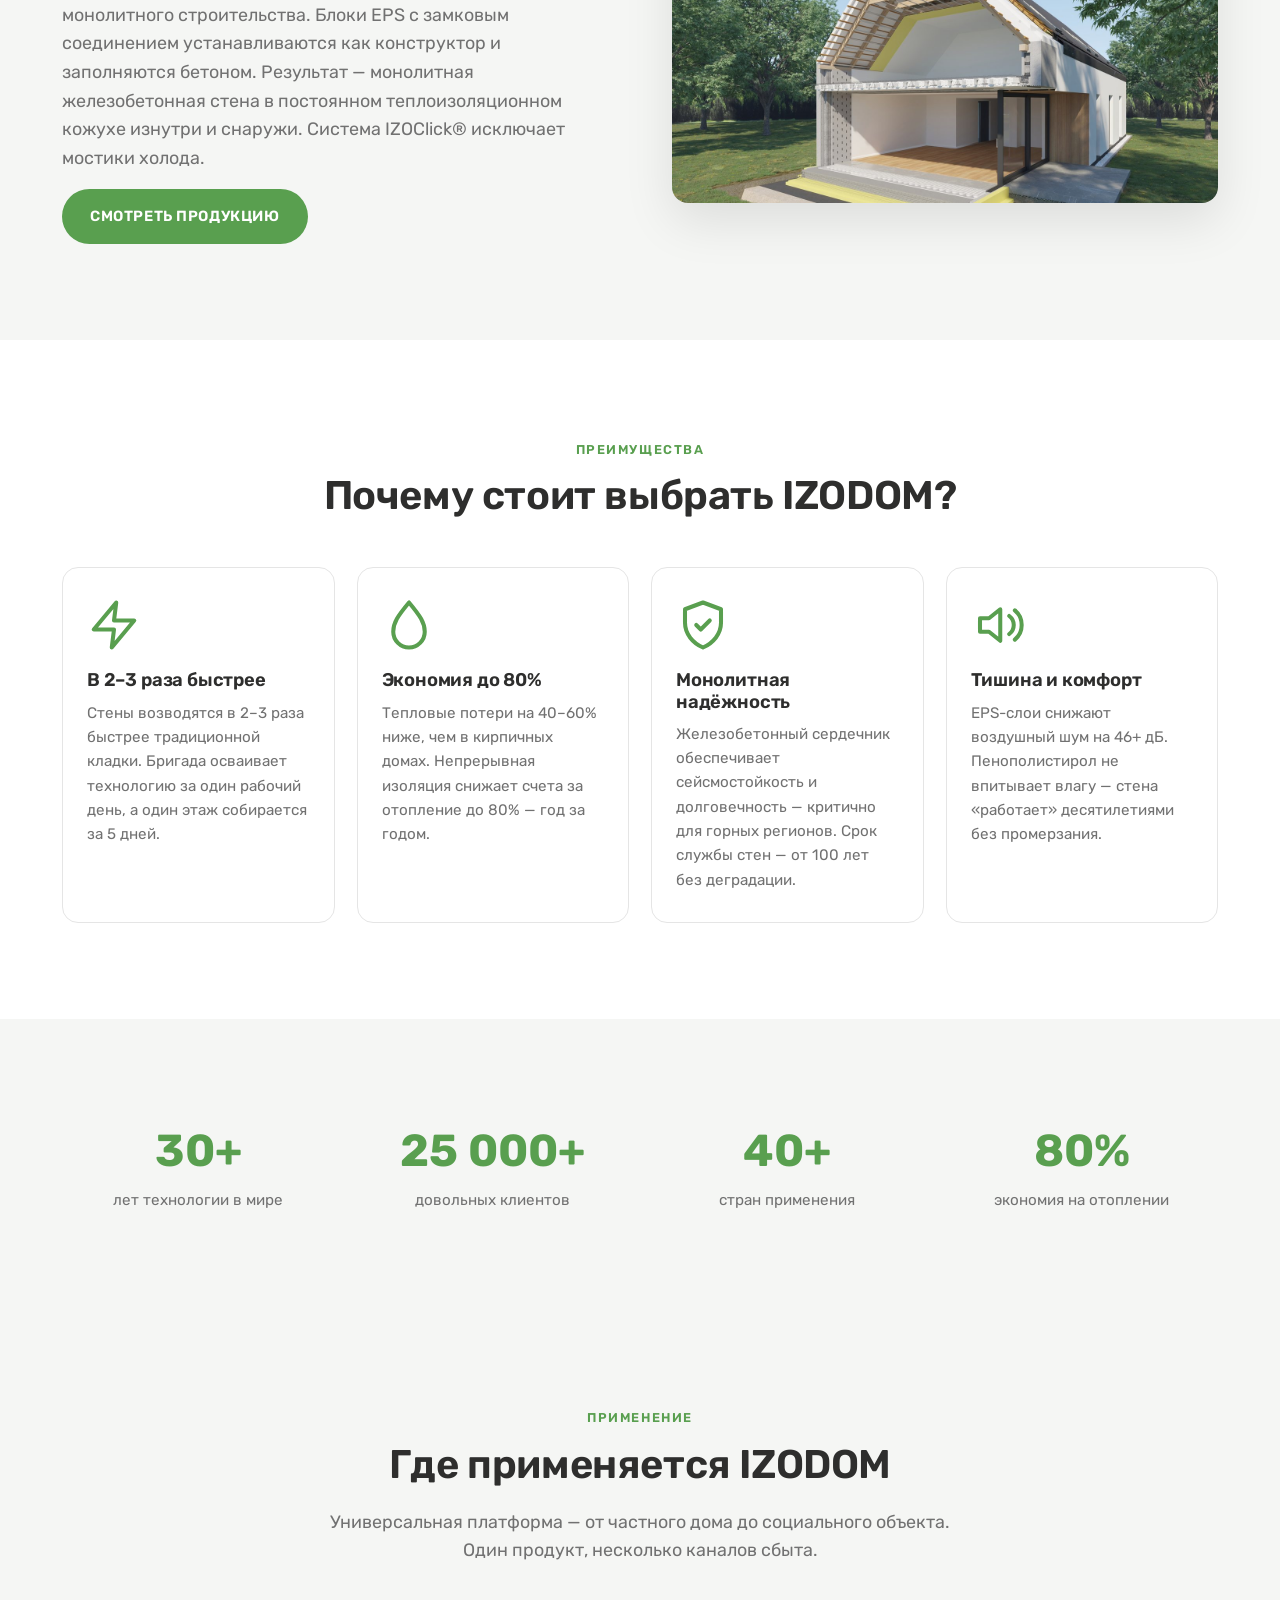
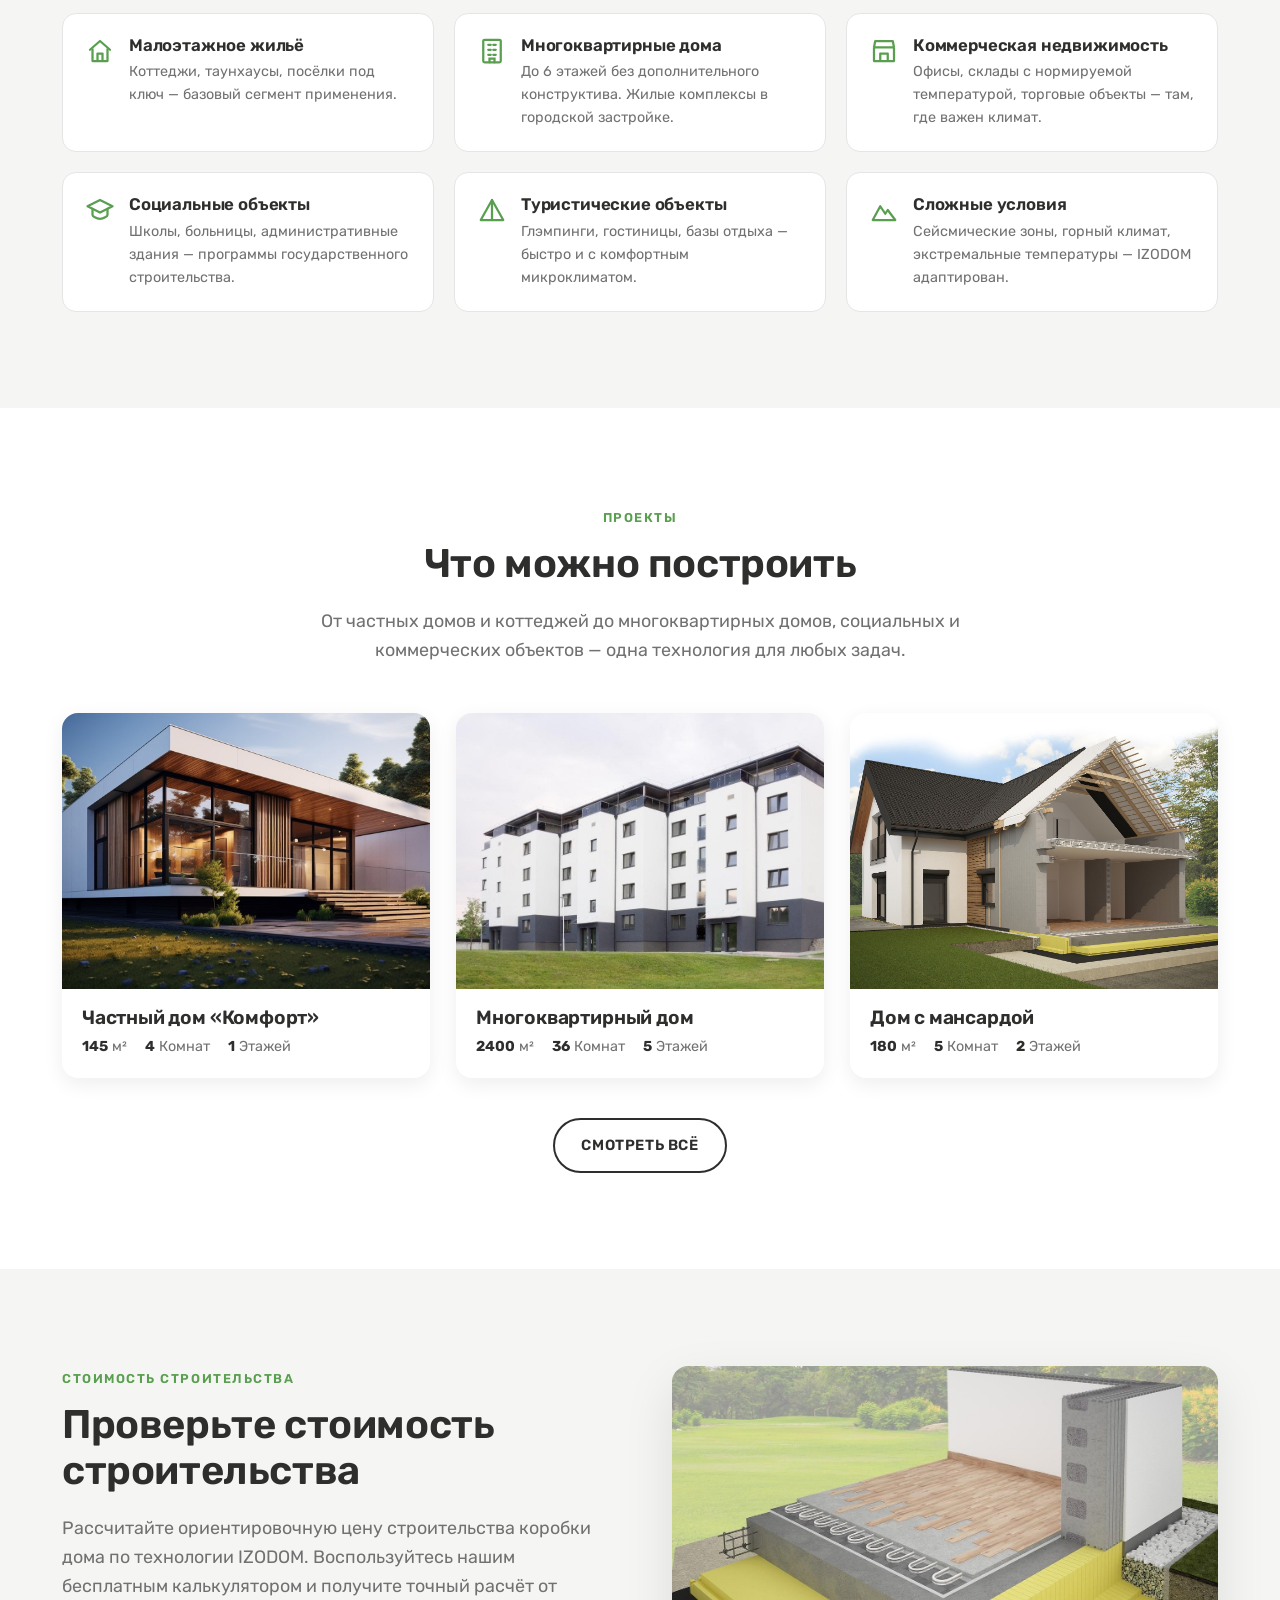
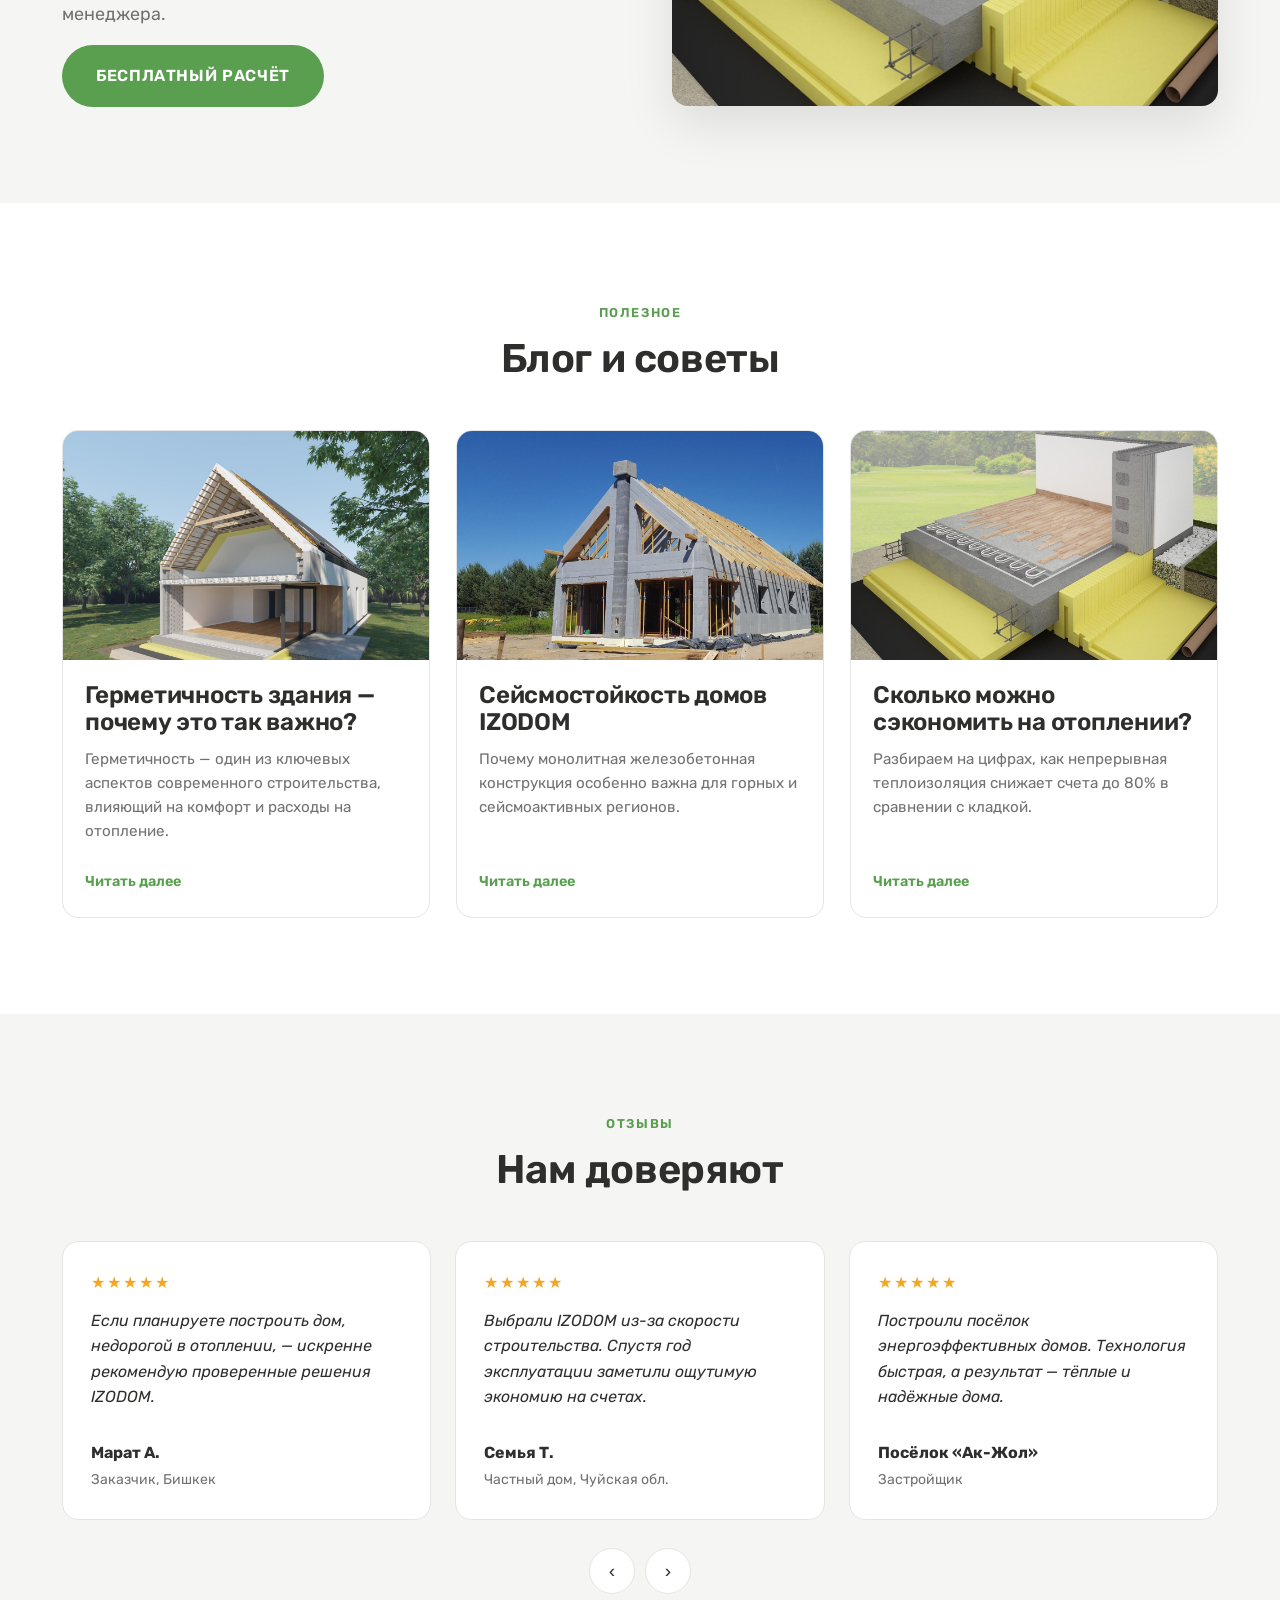
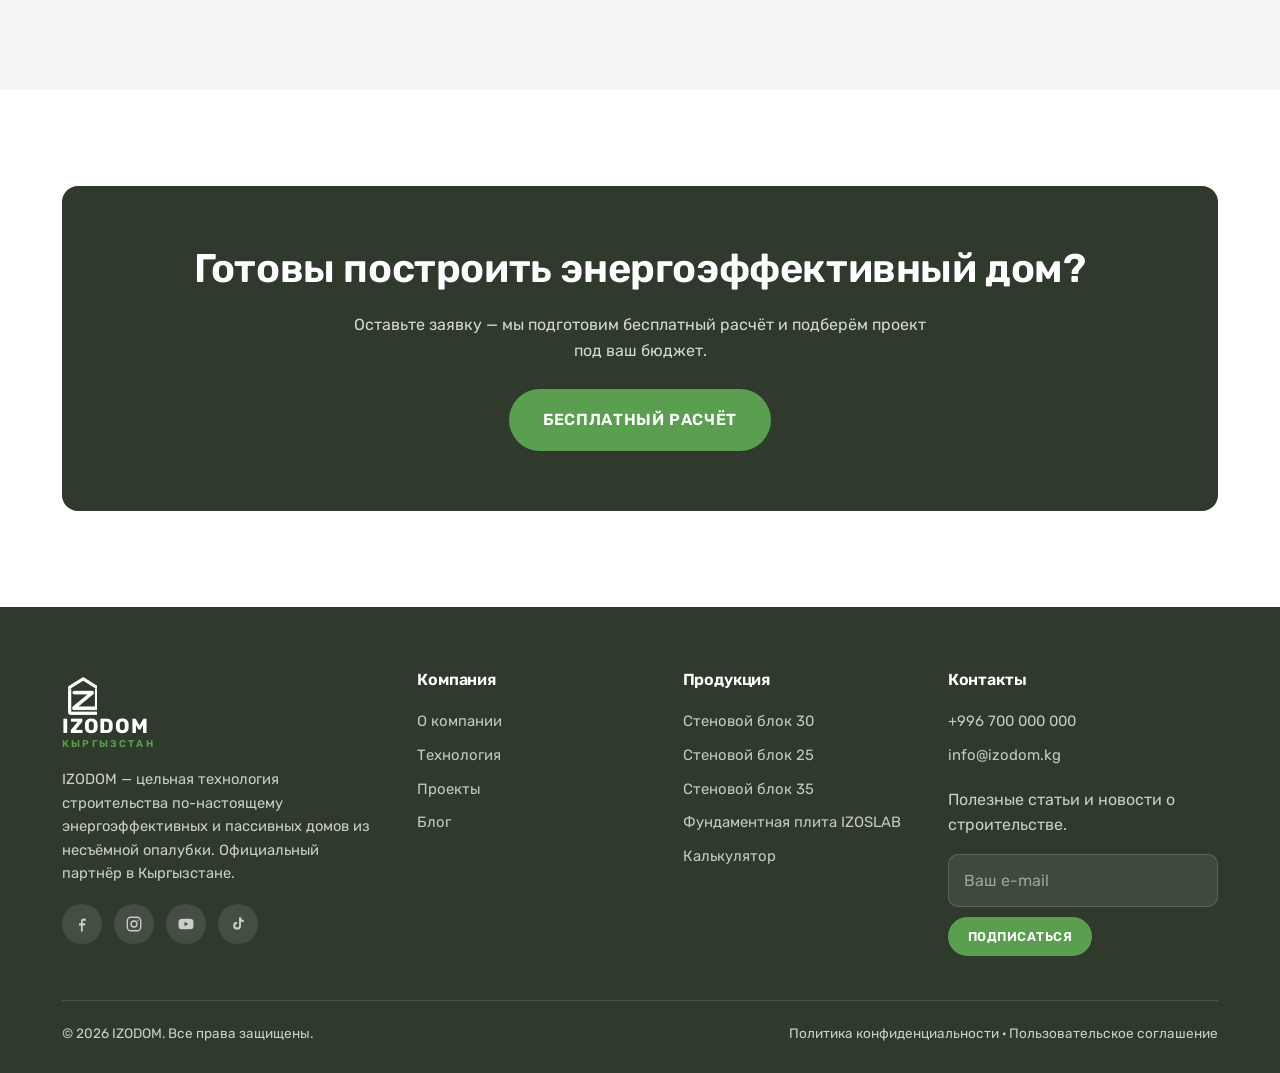
==== commit 00c1d818: "Удалить видео: убрать секции видео со страниц и файл из проекта Co-Authored-By: Claude Opus 4.8 <nor" ====
--- a/index.html
+++ b/index.html
@@ -118,23 +118,6 @@
       </div>
     </section>
 
-    <!-- VIDEO -->
-    <section class="section">
-      <div class="container">
-        <div class="text-center reveal" style="max-width:640px;margin:0 auto 40px">
-          <span class="eyebrow" data-i18n="home.video.eyebrow"></span>
-          <h2 data-i18n="home.video.title"></h2>
-          <p class="lead mx-auto" data-i18n="home.video.text"></p>
-        </div>
-        <div class="video-wrap reveal" data-video>
-          <video preload="none" controls playsinline poster="assets/img/house-cutaway.jpg" src="assets/video/izodom.mp4"></video>
-          <div class="video-poster" data-video-poster style="background-image:url('assets/img/house-cutaway.jpg')">
-            <div class="video-play"><svg viewBox="0 0 24 24" fill="currentColor"><path d="M8 5v14l11-7z"/></svg></div>
-          </div>
-        </div>
-      </div>
-    </section>
-
     <!-- APPLICATIONS -->
     <section class="section section--soft">
       <div class="container">
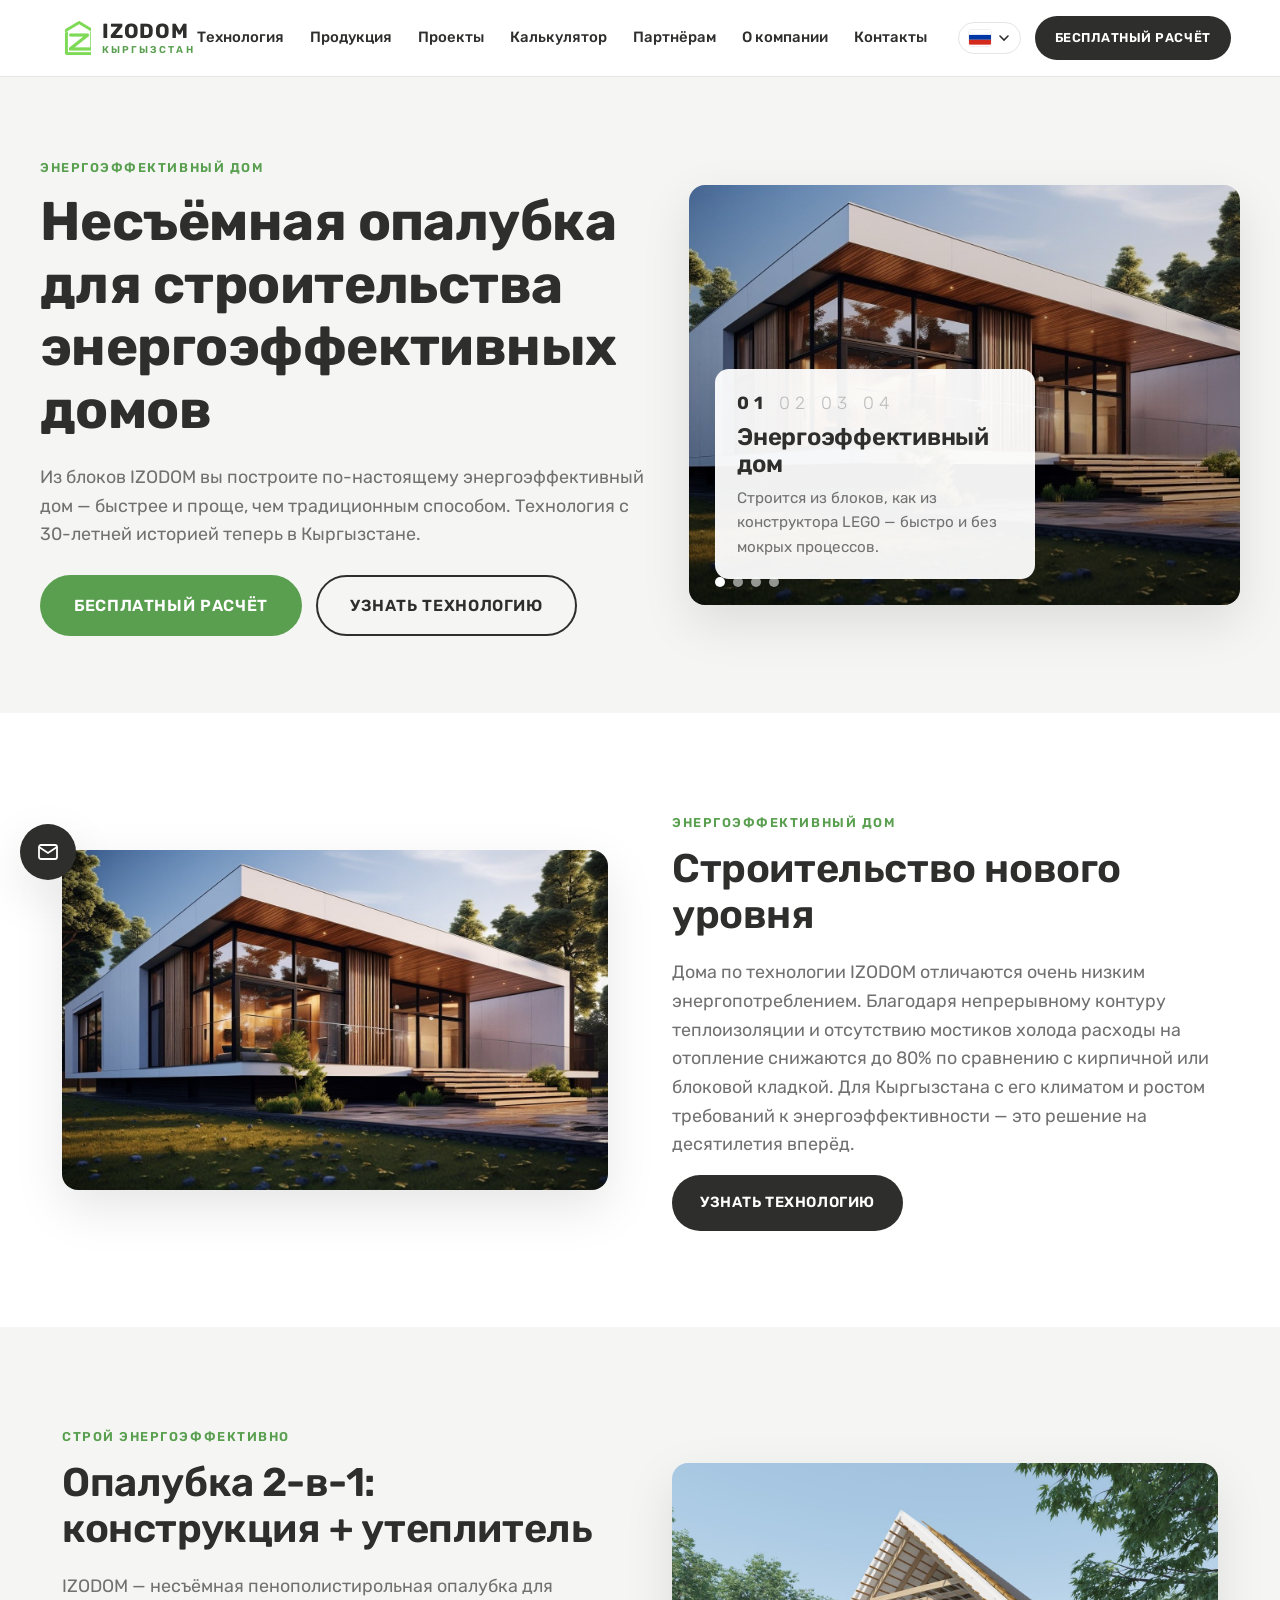
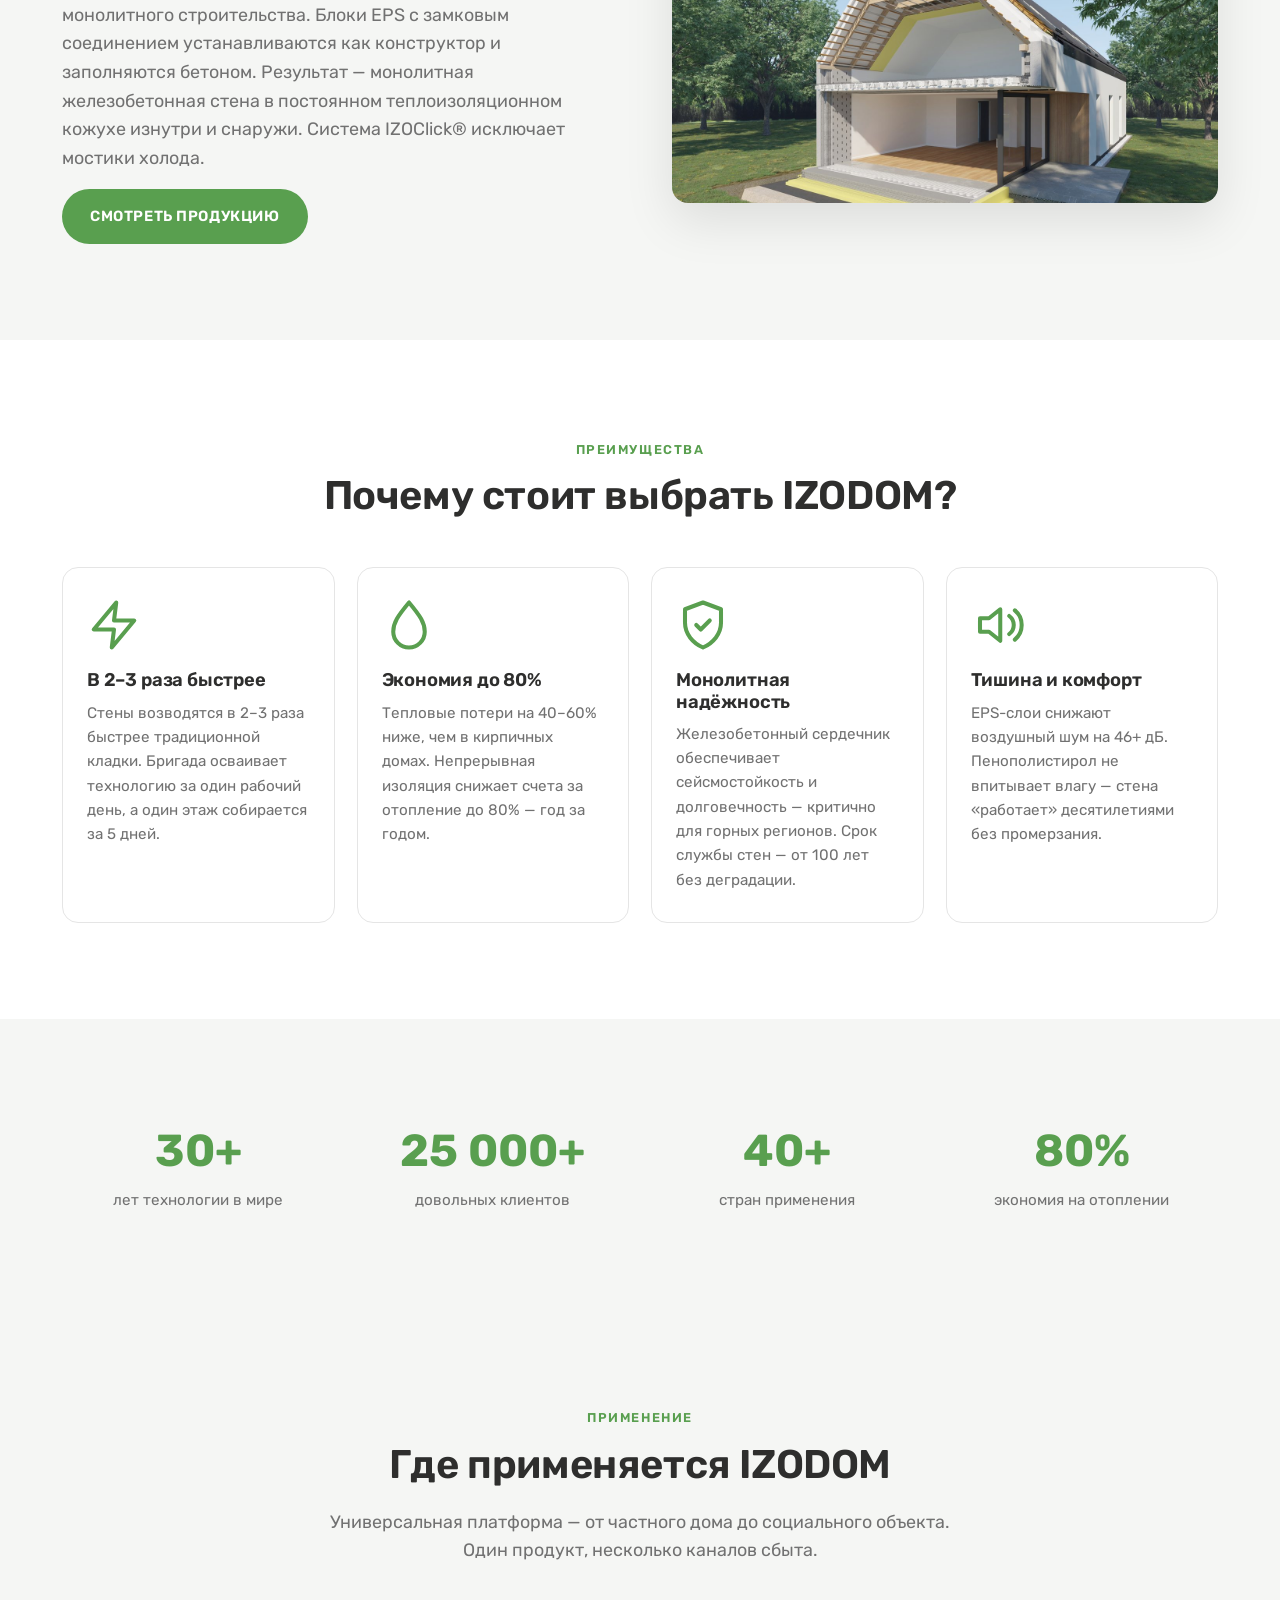
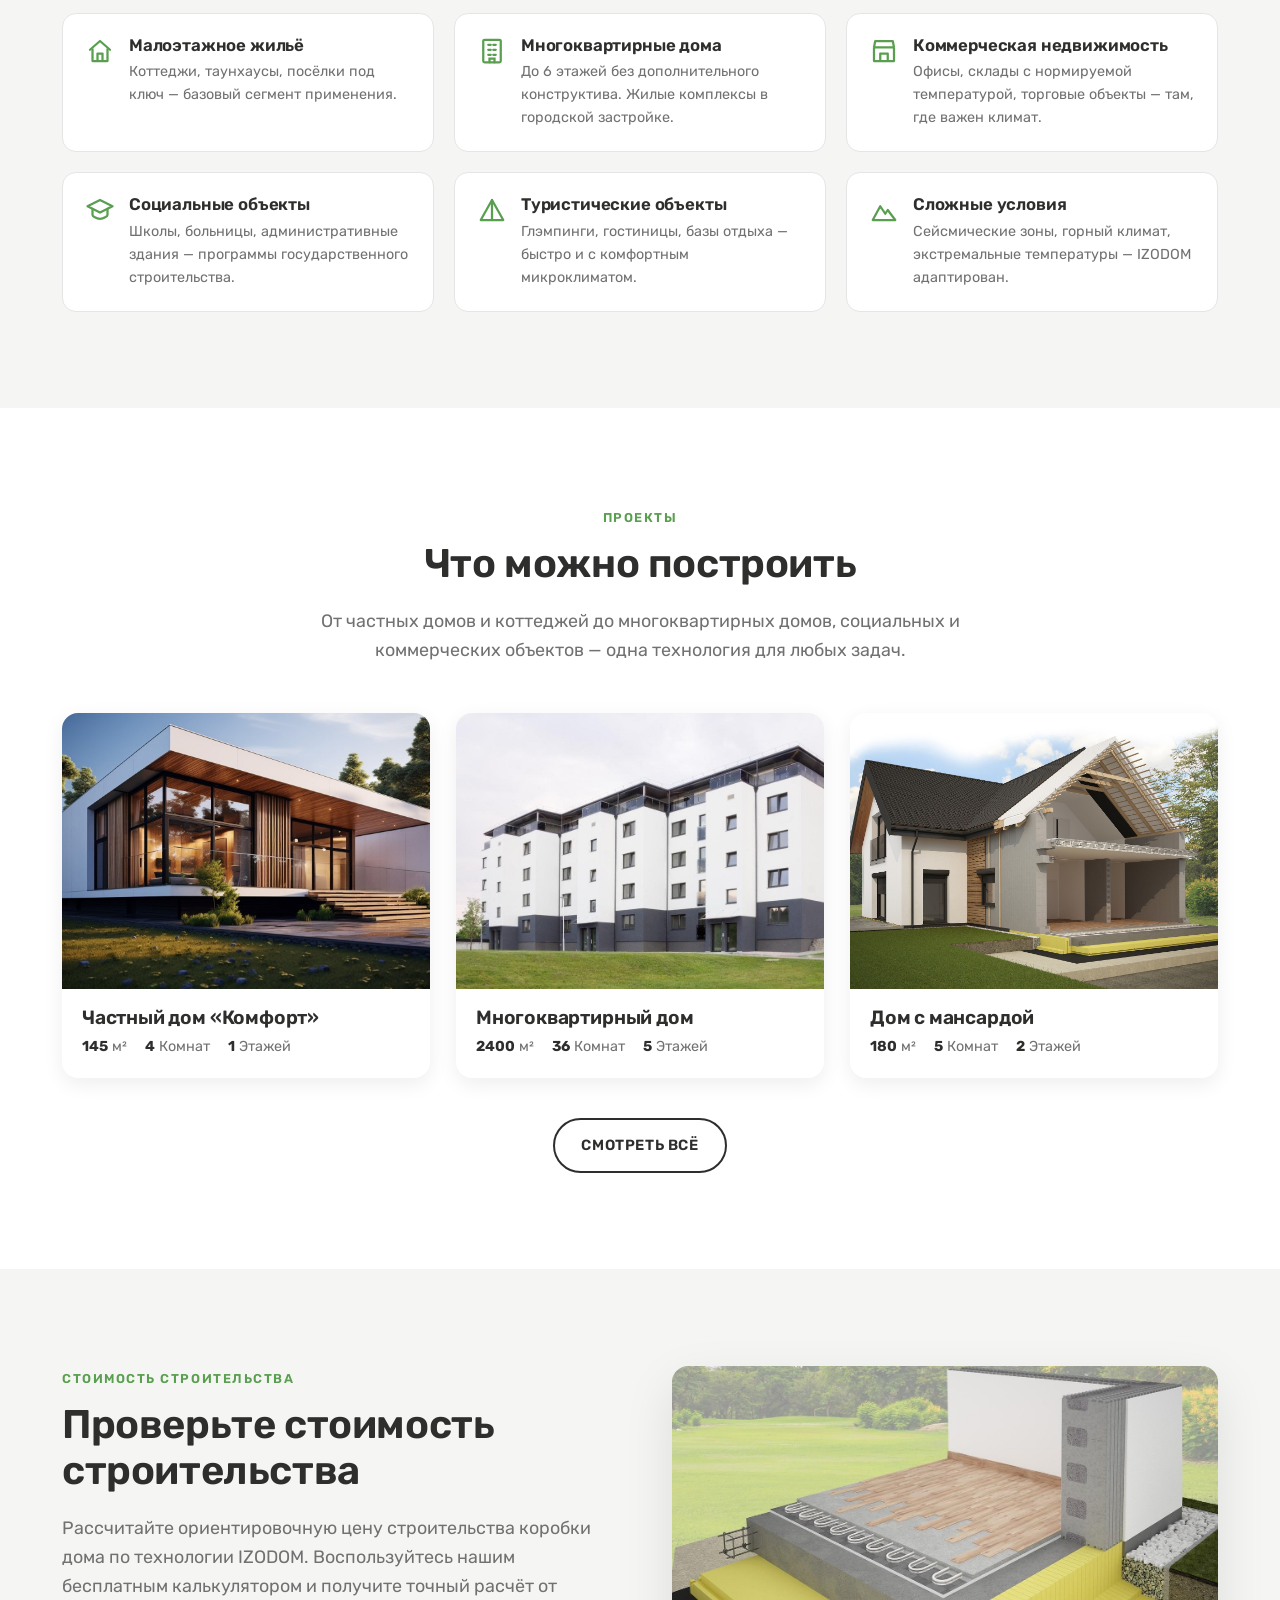
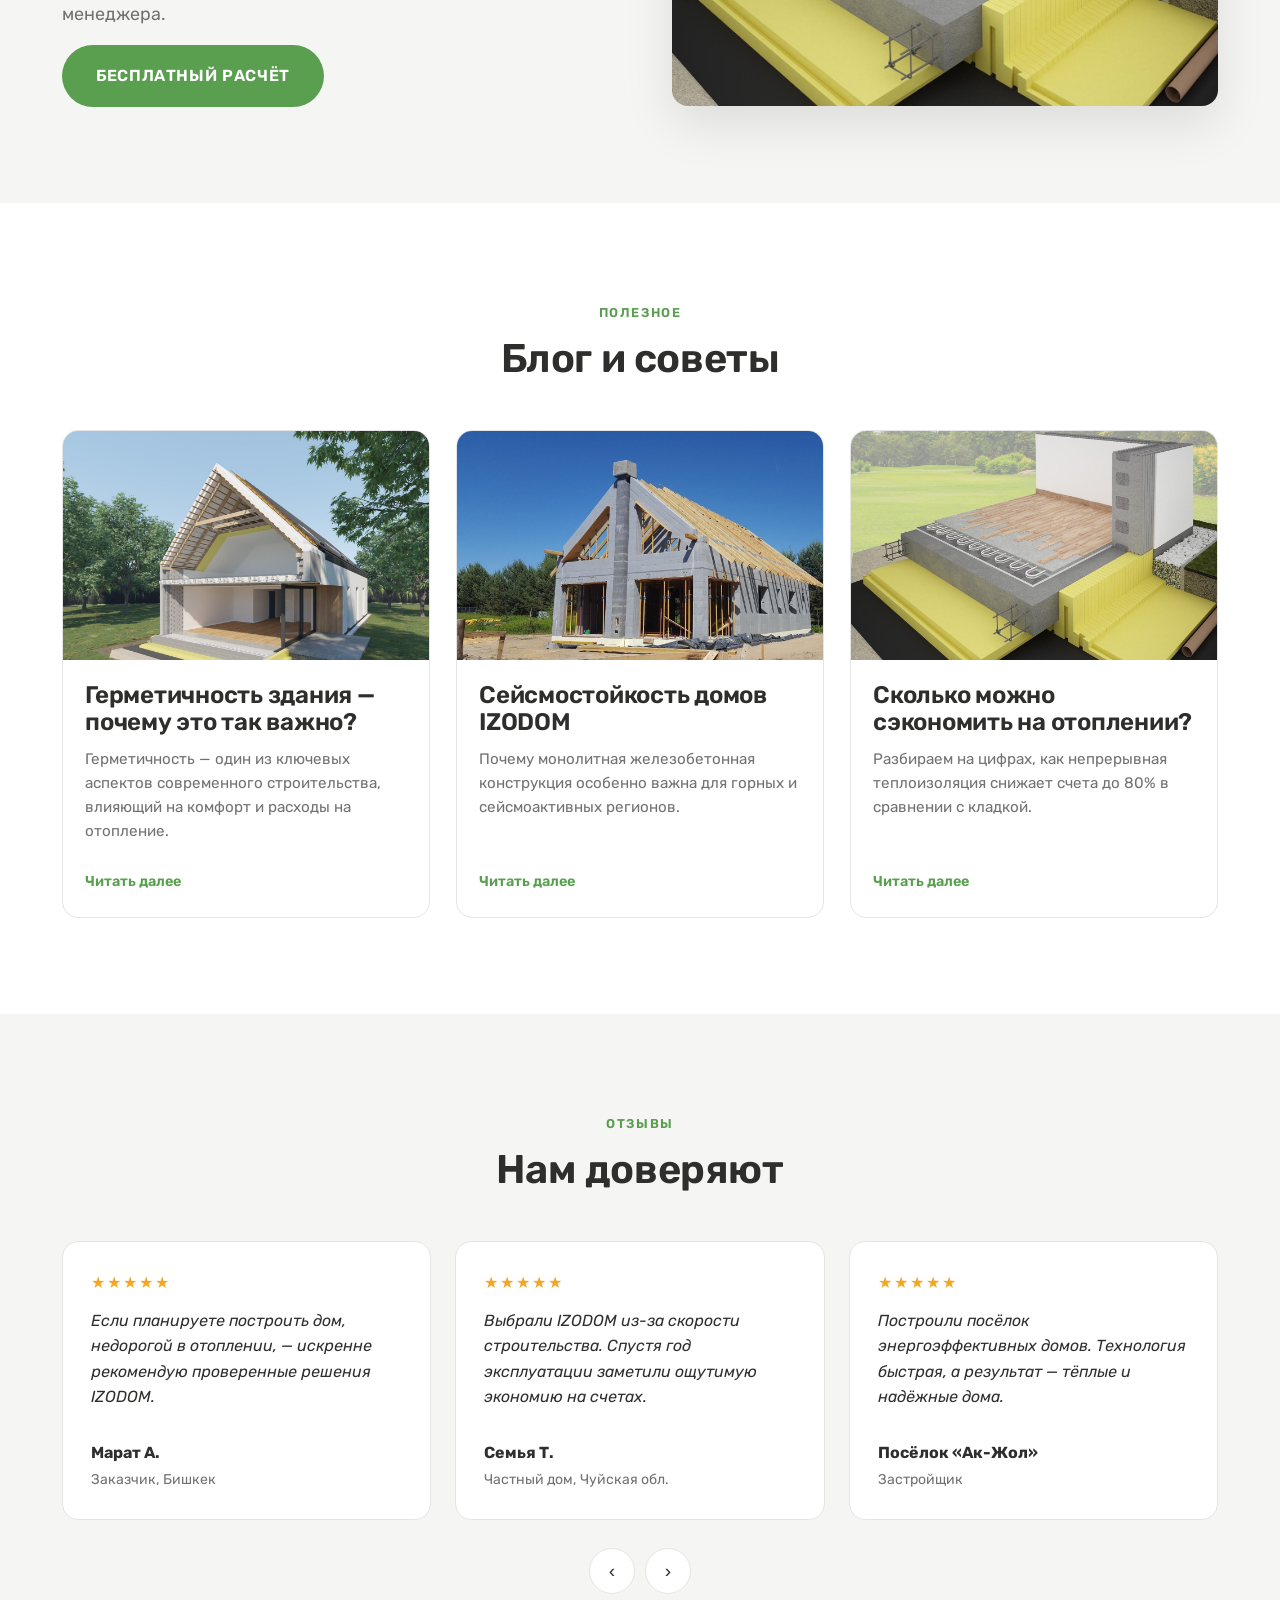
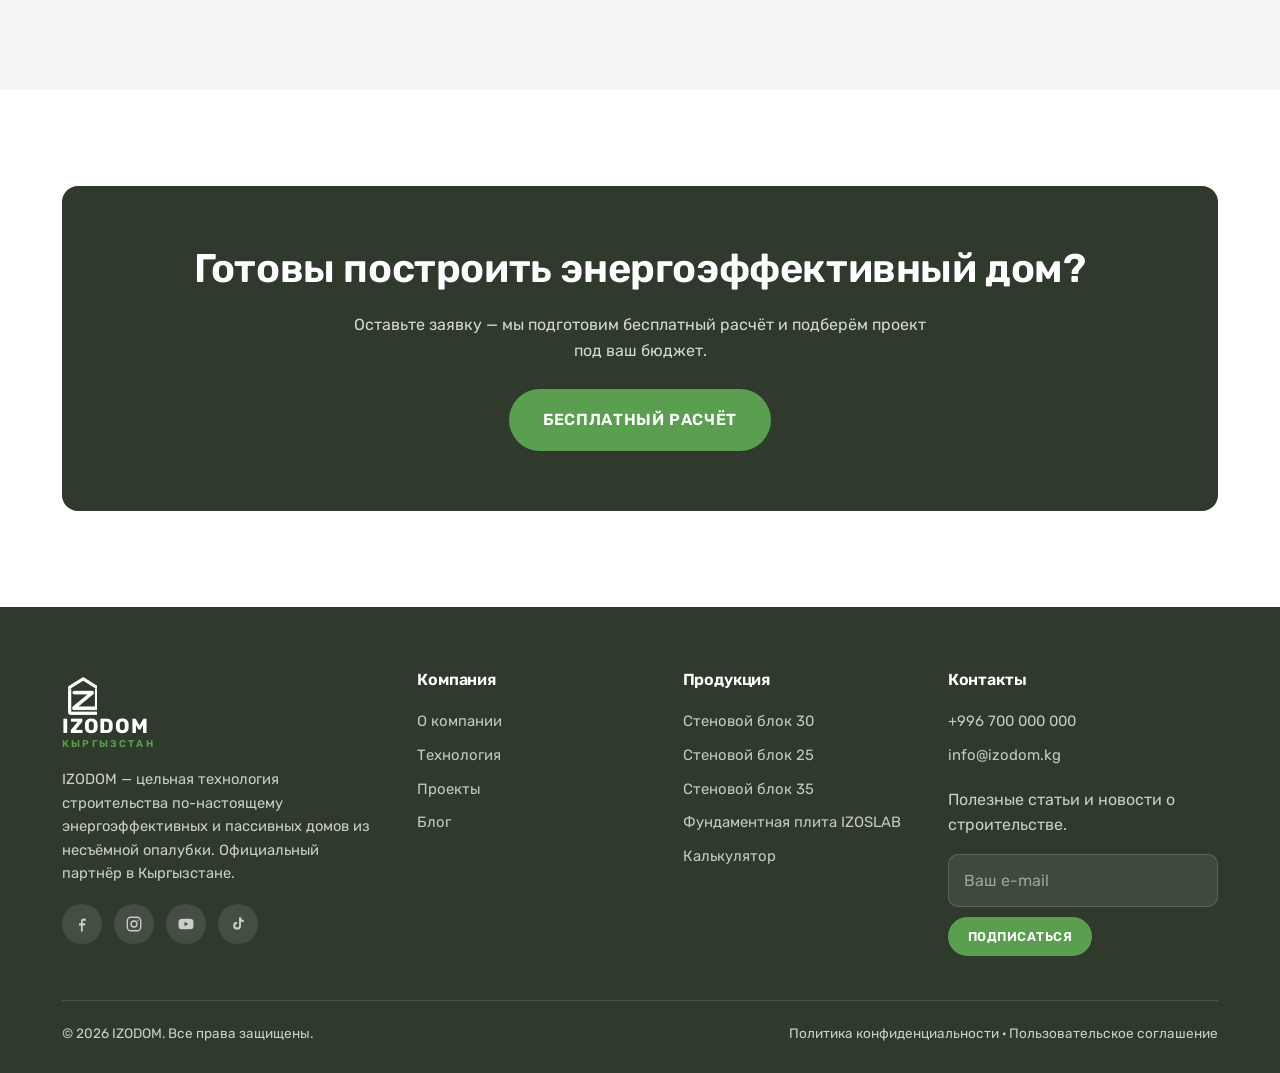
==== commit 45362e24: "Чистые URL без .html: cleanUrls в vercel.json + внутренние ссылки на /path Co-Authored-By: Claude Op" ====
--- a/index.html
+++ b/index.html
@@ -23,8 +23,8 @@
           <h1 data-i18n="home.heroTag">Несъёмная опалубка для строительства энергоэффективных домов</h1>
           <p class="lead" data-i18n="home.subtitle"></p>
           <div class="hero-cta">
-            <a href="kalkulyator.html" class="btn btn--primary btn--lg" data-i18n="common.freeQuote"></a>
-            <a href="tehnologiya.html" class="btn btn--ghost btn--lg" data-i18n="common.learnTech"></a>
+            <a href="/kalkulyator" class="btn btn--primary btn--lg" data-i18n="common.freeQuote"></a>
+            <a href="/tehnologiya" class="btn btn--ghost btn--lg" data-i18n="common.learnTech"></a>
           </div>
         </div>
         <div class="hero-visual" data-hero-slider>
@@ -74,7 +74,7 @@
           <span class="eyebrow" data-i18n="home.intro.eyebrow"></span>
           <h2 data-i18n="home.intro.title"></h2>
           <p class="lead" data-i18n="home.intro.text"></p>
-          <a href="tehnologiya.html" class="btn btn--dark" data-i18n="common.learnTech"></a>
+          <a href="/tehnologiya" class="btn btn--dark" data-i18n="common.learnTech"></a>
         </div>
       </div>
     </section>
@@ -87,7 +87,7 @@
           <span class="eyebrow" data-i18n="home.tech.eyebrow"></span>
           <h2 data-i18n="home.tech.title"></h2>
           <p class="lead" data-i18n="home.tech.text"></p>
-          <a href="katalog.html" class="btn btn--primary" data-i18n="common.seeProducts"></a>
+          <a href="/katalog" class="btn btn--primary" data-i18n="common.seeProducts"></a>
         </div>
       </div>
     </section>
@@ -154,7 +154,7 @@
             <div class="project-info"><h3 data-i18n="proj.p3.t"></h3><div class="project-specs"><span><b>180</b> м²</span><span><b>5</b> <span data-i18n="proj.spec.rooms"></span></span><span><b>2</b> <span data-i18n="proj.spec.floors"></span></span></div></div></div>
         </div>
         <div class="text-center" style="margin-top:40px">
-          <a href="proekty.html" class="btn btn--ghost" data-i18n="common.viewAll"></a>
+          <a href="/proekty" class="btn btn--ghost" data-i18n="common.viewAll"></a>
         </div>
       </div>
     </section>
@@ -166,7 +166,7 @@
           <span class="eyebrow" data-i18n="home.calc.eyebrow"></span>
           <h2 data-i18n="home.calc.title"></h2>
           <p class="lead" data-i18n="home.calc.text"></p>
-          <a href="kalkulyator.html" class="btn btn--primary btn--lg" data-i18n="home.calc.cta"></a>
+          <a href="/kalkulyator" class="btn btn--primary btn--lg" data-i18n="home.calc.cta"></a>
         </div>
         <div class="split-media" style="background:url('assets/img/foundation.jpg') center/cover"></div>
       </div>
@@ -180,11 +180,11 @@
           <h2 data-i18n="home.blog.title"></h2>
         </div>
         <div class="cards reveal">
-          <a class="card" href="blog.html"><div class="card-media" style="background:url('assets/img/wall-cutaway.jpg') center/cover"></div>
+          <a class="card" href="/blog"><div class="card-media" style="background:url('assets/img/wall-cutaway.jpg') center/cover"></div>
             <div class="card-body"><h3 data-i18n="home.blog1.t"></h3><p data-i18n="home.blog1.d"></p><span class="card-link" data-i18n="common.readMore"></span></div></a>
-          <a class="card" href="blog.html"><div class="card-media" style="background:url('assets/img/construction.jpg') center/cover"></div>
+          <a class="card" href="/blog"><div class="card-media" style="background:url('assets/img/construction.jpg') center/cover"></div>
             <div class="card-body"><h3 data-i18n="home.blog2.t"></h3><p data-i18n="home.blog2.d"></p><span class="card-link" data-i18n="common.readMore"></span></div></a>
-          <a class="card" href="blog.html"><div class="card-media" style="background:url('assets/img/foundation.jpg') center/cover"></div>
+          <a class="card" href="/blog"><div class="card-media" style="background:url('assets/img/foundation.jpg') center/cover"></div>
             <div class="card-body"><h3 data-i18n="home.blog3.t"></h3><p data-i18n="home.blog3.d"></p><span class="card-link" data-i18n="common.readMore"></span></div></a>
         </div>
       </div>
@@ -218,7 +218,7 @@
         <div class="cta-band reveal">
           <h2 data-i18n="cta.title"></h2>
           <p data-i18n="cta.text"></p>
-          <a href="kontakty.html" class="btn btn--primary btn--lg" data-i18n="common.freeQuote"></a>
+          <a href="/kontakty" class="btn btn--primary btn--lg" data-i18n="common.freeQuote"></a>
         </div>
       </div>
     </section>
--- a/css/style.css
+++ b/css/style.css
@@ -87,10 +87,10 @@
 .logo--light .logo-text b { color: #fff; }
 .logo--light .logo-text i { color: var(--green); }
 
-.main-nav { display: flex; align-items: center; gap: 6px; }
+.main-nav { display: flex; align-items: center; gap: 4px; flex: 1 1 auto; justify-content: center; }
 .main-nav a {
-  padding: 8px 12px; font-size: .95rem; font-weight: 500; border-radius: 8px; color: var(--ink);
-  transition: .15s;
+  padding: 8px 11px; font-size: .93rem; font-weight: 500; border-radius: 8px; color: var(--ink);
+  transition: .15s; white-space: nowrap;
 }
 .main-nav a:hover { color: var(--green); }
 .main-nav a.active { color: var(--green); }
@@ -351,7 +351,7 @@
 @media (max-width: 1024px) {
   .main-nav {
     position: fixed; inset: var(--header-h) 0 auto 0; background: #fff; flex-direction: column;
-    align-items: stretch; padding: 12px; border-bottom: 1px solid var(--line); box-shadow: var(--shadow);
+    align-items: stretch; justify-content: flex-start; flex: none; padding: 12px; border-bottom: 1px solid var(--line); box-shadow: var(--shadow);
     transform: translateY(-120%); transition: .3s; gap: 2px; max-height: calc(100vh - var(--header-h)); overflow:auto;
   }
   .main-nav.open { transform: none; }
